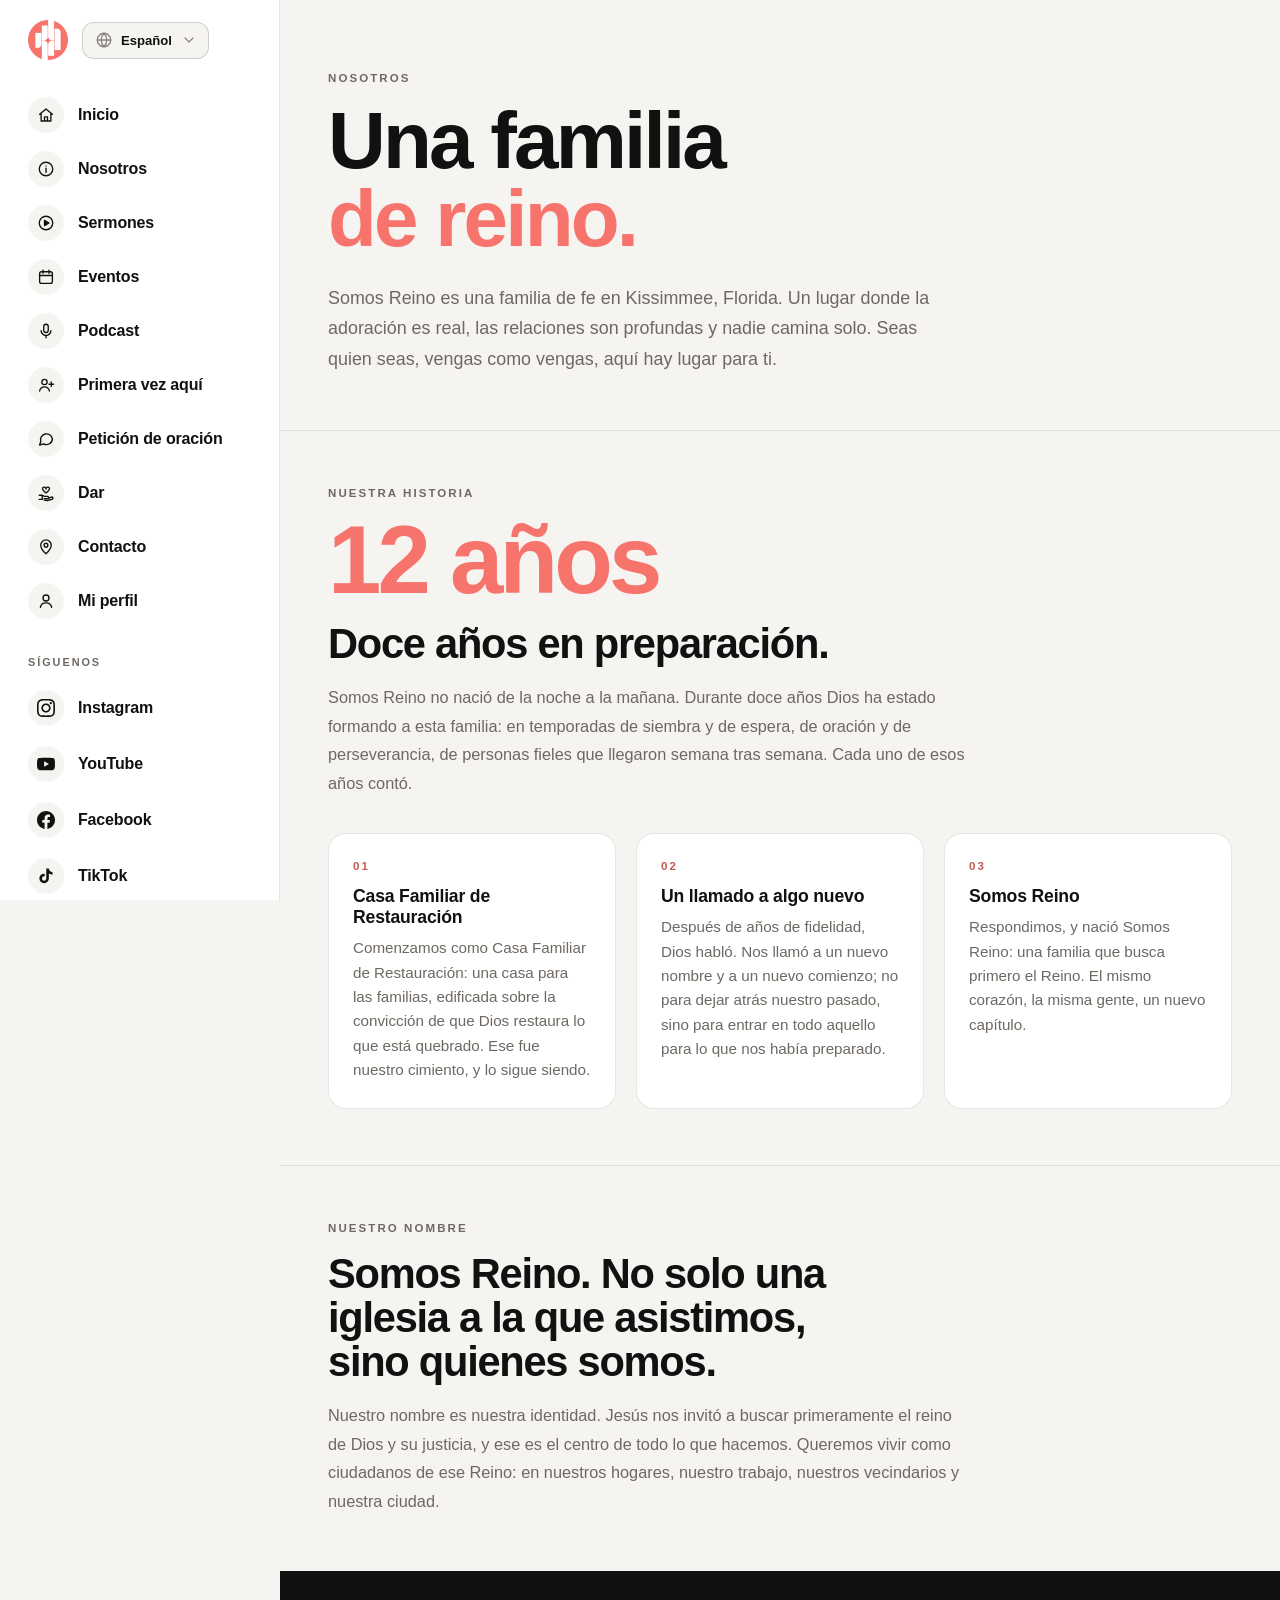
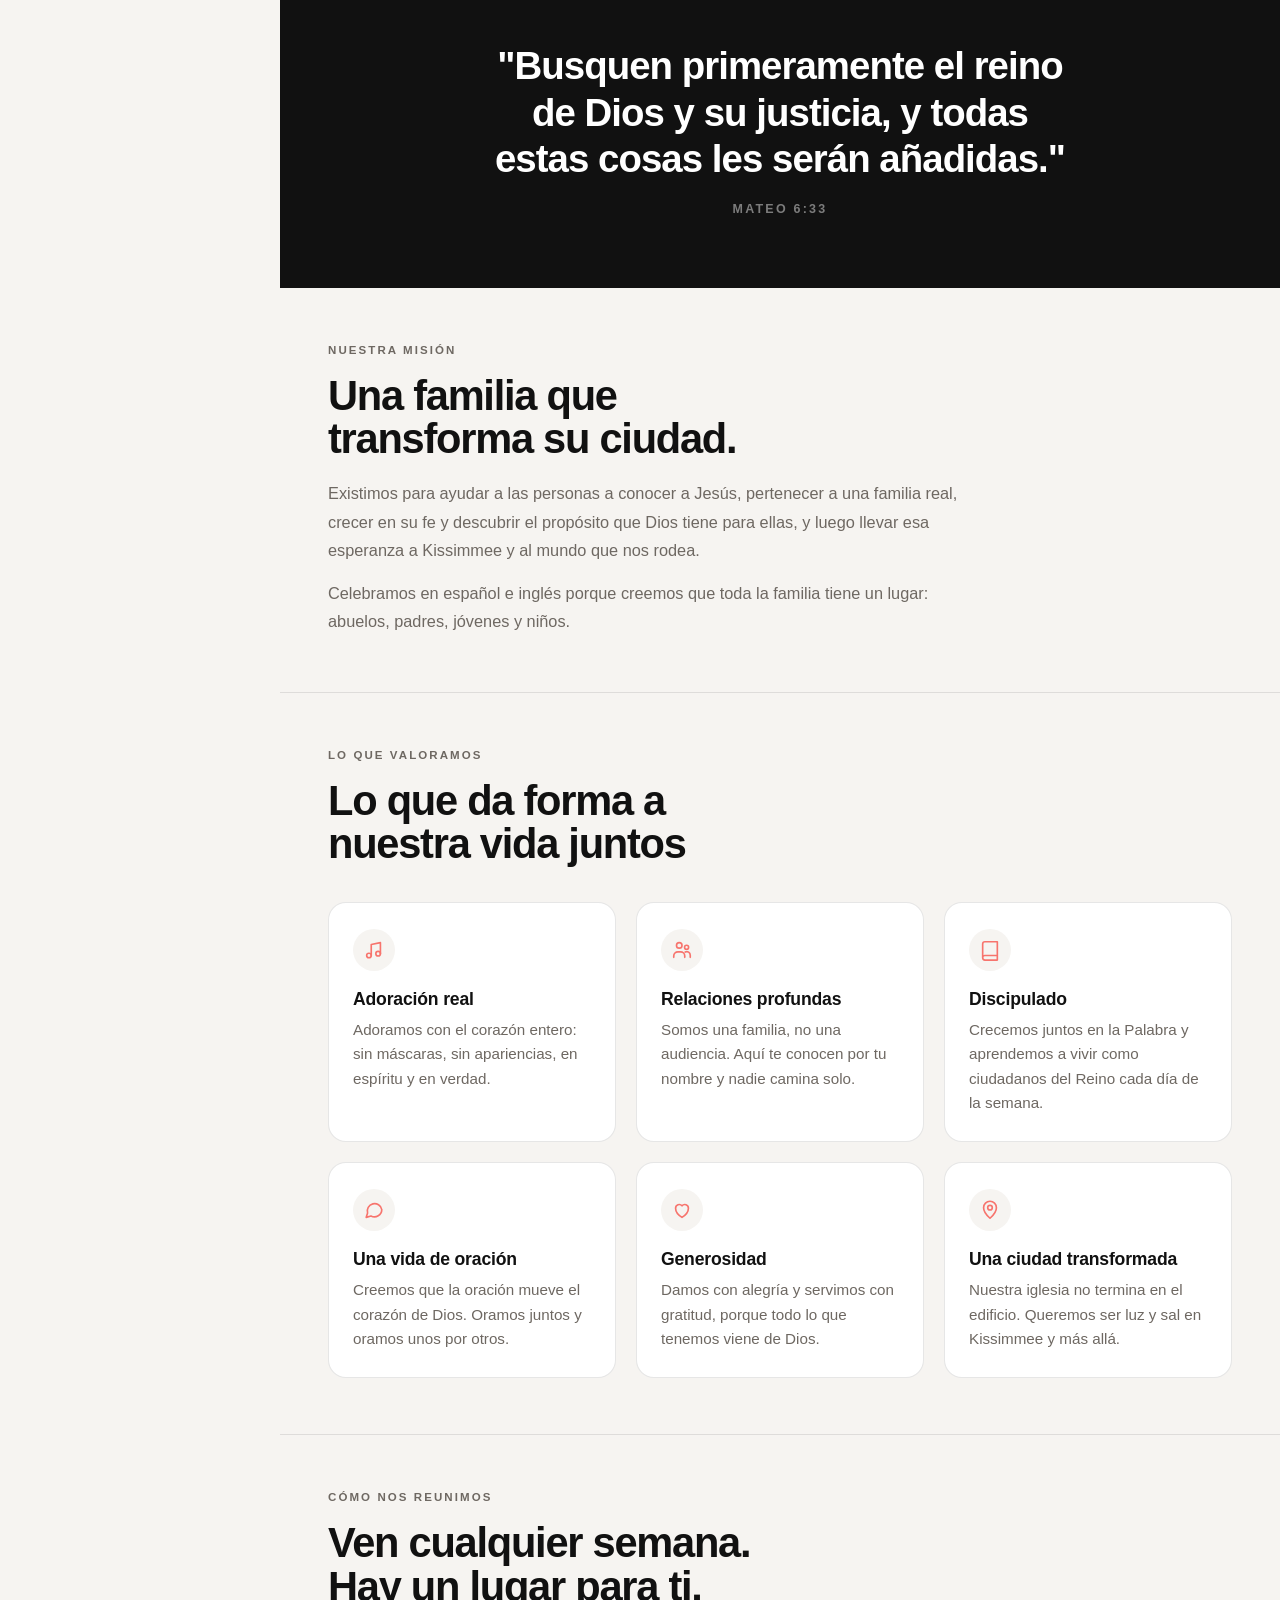
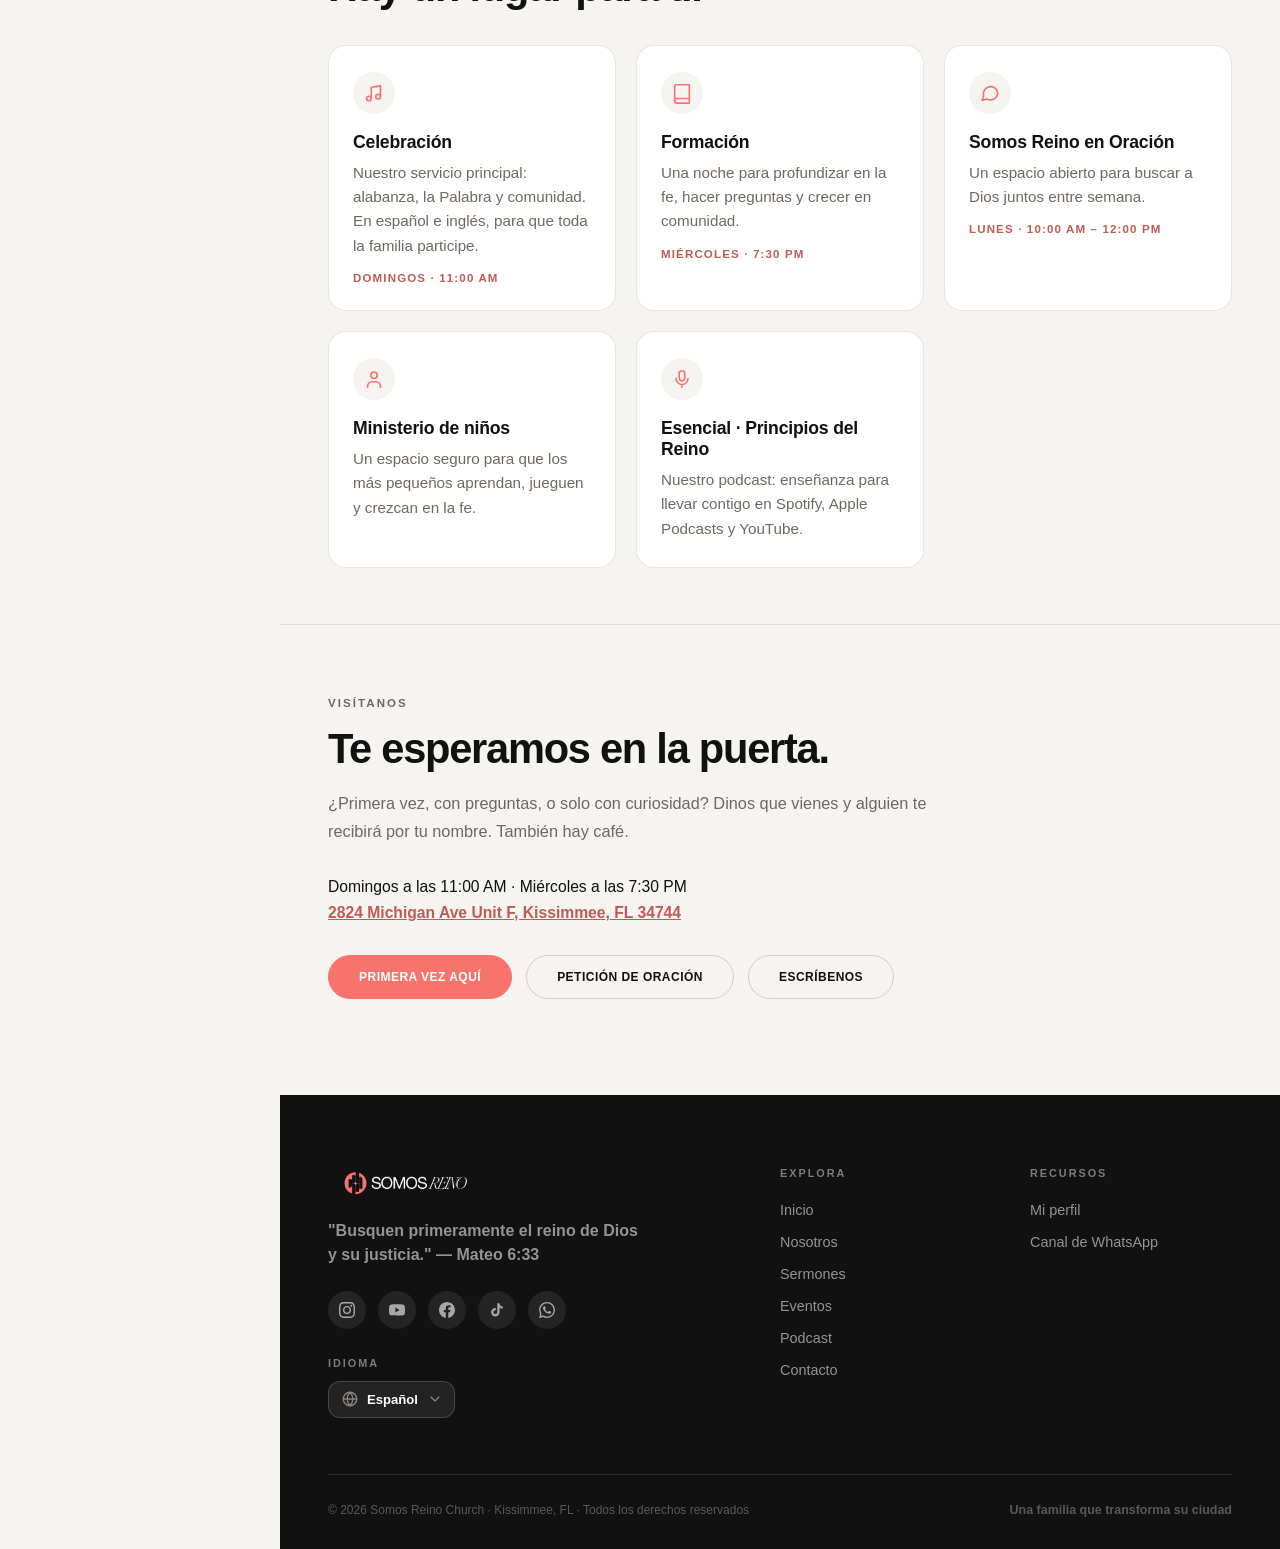
==== about.html @ bc592b01 "Point all ChurchTrac links to somosreino Co-Authored-By: Claude Sonnet 5.5 <noreply@anthropic.com> C" ====
<!DOCTYPE html>
<html lang="es">
<head>
  <meta charset="UTF-8" />
  <meta name="viewport" content="width=device-width, initial-scale=1.0" />
  <title>Nosotros — Somos Reino</title>
  <meta name="description" content="Somos Reino es una familia de fe en Kissimmee, FL: adoración real, relaciones profundas y una ciudad transformada por el Reino de Dios." />
  <link rel="stylesheet" href="/motion.css" />
  <script src="/motion.js"></script>
  <meta name="color-scheme" content="light dark" />
  <meta name="theme-color" content="#FFFFFF" media="(prefers-color-scheme: light)" />
  <meta name="theme-color" content="#181614" media="(prefers-color-scheme: dark)" />
  <link rel="canonical" href="https://somosreino.org/about.html" />
  <link rel="icon" href="https://somosreino.org/favicon.ico" sizes="any" />
  <link rel="icon" type="image/png" sizes="16x16" href="https://somosreino.org/favicon-16x16.png" />
  <link rel="icon" type="image/png" sizes="32x32" href="https://somosreino.org/favicon-32x32.png" />
  <link rel="icon" type="image/png" sizes="192x192" href="https://somosreino.org/icon-192.png" />
  <link rel="apple-touch-icon" sizes="180x180" href="https://somosreino.org/apple-touch-icon.png" />

  <style>
    *, *::before, *::after { margin: 0; padding: 0; box-sizing: border-box; }

    :root {
      --font: "Helvetica Neue", Helvetica, Arial, sans-serif;
      --surface:    #FFFFFF;
      --ink:        #111111;
      --ink-faint:  rgba(17,17,17,0.28);
      --black:      #111111;
      --near-black: #1A1816;
      --white:      #FFFFFF;
      --cream:      #F6F4F1;
      --gray-100:   #ECE9E4;
      --line:       rgba(17,17,17,0.1);
      --rule:       rgba(17,17,17,0.16);
      --orange:     #F7746D;
      --text:       #171412;
      --muted:      #6E6862;
      --label:      var(--muted);
      --label-dark: rgba(255,255,255,0.45);
      /* Coral is the action color: buttons, links, hover and selected states */
      --action:     var(--orange);
      --ease:       cubic-bezier(0.16, 1, 0.3, 1);
      --ease-back:  cubic-bezier(0.34, 1.4, 0.64, 1);
      --header-h:   72px;
      --orange-dark:#C05A55;
      --action-dark: var(--orange-dark);
    }

    /* ── DARK MODE ── follows the device setting (prefers-color-scheme) */
    :root { color-scheme: light dark; }
    @media (prefers-color-scheme: dark) {
      :root {
        --surface:    #221F1C;
        --cream:      #181614;
        --gray-100:   #2E2A26;
        --ink:        #F3EFEA;
        --ink-faint:  rgba(255,255,255,0.28);
        --text:       #F3EFEA;
        --muted:      #ABA59E;
        --line:       rgba(255,255,255,0.12);
        --rule:       rgba(255,255,255,0.18);
      }
    }

    @media (prefers-reduced-motion: no-preference) { html { scroll-behavior: smooth; } }

    body {
      font-family: var(--font);
      background: var(--cream);
      color: var(--text);
      overflow-x: hidden;
    }

    a:focus-visible, button:focus-visible {
      outline: 2px solid var(--action);
      outline-offset: 3px;
    }
    .skip-link {
      position: fixed; top: 8px; left: 8px; z-index: 1000;
      padding: 12px 18px; border-radius: 8px;
      background: var(--black); color: var(--white);
      font: 700 0.85rem var(--font); text-decoration: none;
      transform: translateY(-200%);
    }
    .skip-link:focus { transform: none; }

    .container { max-width: 1200px; margin: 0 auto; padding: 0 48px; }

    /* ── HEADER ── white, logo mark left, profile right ── */
    header.site-header {
      position: sticky; top: 0; z-index: 200;
      background: var(--surface);
    }
    .site-header .container {
      display: flex; align-items: center; justify-content: space-between;
      gap: 32px;
      min-height: var(--header-h);
    }
    .nav-logo { display: block; text-decoration: none; }
    .nav-logo img { display: block; width: 40px; height: 40px; }

    .nav-links {
      list-style: none; display: flex; gap: 32px;
      position: absolute; left: 50%; transform: translateX(-50%);
    }
    .nav-links a {
      font-family: var(--font);
      font-size: 0.72rem; font-weight: 700; letter-spacing: 0.1em; text-transform: uppercase;
      color: var(--muted); text-decoration: none;
      transition: color 0.3s;
    }
    .nav-links a:hover, .nav-links a[aria-current="page"] { color: var(--ink); }

    .nav-right { display: flex; align-items: center; gap: 16px; }
    .nav-btn {
      font-family: var(--font);
      font-size: 0.75rem; letter-spacing: 0.04em; font-weight: 700; text-transform: uppercase;
      color: var(--white); background: var(--action);
      padding: 12px 26px; border-radius: 100px; text-decoration: none;
      transition: transform 0.3s var(--ease-back), box-shadow 0.3s ease;
    }
    @media (hover: hover) { .nav-btn:hover { transform: translateY(-2px); box-shadow: 0 8px 20px rgba(247,116,109,0.35); } }

    .nav-profile {
      display: grid; place-items: center;
      width: 40px; height: 40px;
      color: var(--ink);
      transition: color 0.3s ease, transform 0.3s var(--ease-back);
    }
    .nav-profile svg { width: 26px; height: 26px; }
    @media (hover: hover) { .nav-profile:hover { color: var(--action); transform: translateY(-1px); } }

    /* Mobile tab bar — same as the home page */
    .nav-tabs { display: none; }
    @media (max-width: 900px) {
      .container { padding: 0 24px; }
      .site-header .container { min-height: 60px; }
      .nav-links, .nav-btn { display: none; }
      .nav-logo img { width: 36px; height: 36px; }
      .nav-tabs {
        display: grid; grid-template-columns: repeat(5, minmax(0, 1fr));
        background: var(--surface);
      }
      .nav-tabs a {
        position: relative;
        display: flex; flex-direction: column; align-items: center; gap: 4px;
        min-height: 56px; padding: 9px 2px 8px;
        color: var(--ink);
        font: 600 0.64rem/1.1 var(--font); letter-spacing: 0.03em;
        text-decoration: none;
        -webkit-tap-highlight-color: transparent;
        transition: color 0.3s ease, transform 0.3s var(--ease-back);
      }
      .nav-tabs svg { width: 22px; height: 22px; transition: transform 0.4s var(--ease-back); }
      .nav-tabs a::after {
        content: ''; position: absolute; top: -1px; left: 30%; right: 30%;
        height: 2px; border-radius: 2px; background: var(--action);
        transform: scaleX(0); transition: transform 0.4s var(--ease);
      }
      .nav-tabs a[aria-current="true"] { color: var(--action); }
      .nav-tabs a[aria-current="true"]::after { transform: scaleX(1); }
      .nav-tabs a[aria-current="true"] svg { transform: translateY(-1px) scale(1.08); }
      .nav-tabs a:active { transform: scale(0.94); }
    }

    /* ── GIVE ── */
    /* ── NEW GUEST PAGE ── */
    main { padding: 72px 0 96px; }
    .welcome { max-width: 720px; }
    .intro { font-size: 1.02rem; line-height: 1.75; color: var(--muted); max-width: 520px; margin: 20px 0 48px; text-wrap: pretty; }
    @keyframes rise { from { opacity: 0; transform: translate3d(0, 40px, 0) scale(0.985); } to { opacity: 1; transform: none; } }
    .rise { opacity: 0; animation: rise 1.1s var(--ease) forwards; }
    .rise-2 { animation-delay: 0.12s; }
    .rise-3 { animation-delay: 0.24s; }
    @media (prefers-reduced-motion: reduce) { .rise { animation: none; opacity: 1; } }

    .field { margin-bottom: 28px; }
    .row { display: grid; grid-template-columns: 1fr 1fr; gap: 24px; }
    .welcome label {
      display: block; margin-bottom: 10px;
      font-size: 0.72rem; font-weight: 700; letter-spacing: 0.12em; text-transform: uppercase; color: var(--muted);
    }
    .welcome input:not([type="checkbox"]), .welcome select, .welcome textarea {
      width: 100%; font: inherit; font-size: 1rem; color: var(--ink);
      padding: 15px 16px; border: 1px solid var(--rule); border-radius: 14px;
      background: var(--surface); transition: border-color 0.3s ease;
    }
    .welcome select {
      appearance: none; -webkit-appearance: none; padding-right: 46px;
      background-image: url("data:image/svg+xml,%3Csvg xmlns='http://www.w3.org/2000/svg' width='20' height='20' viewBox='0 0 24 24' fill='none' stroke='%238a847d' stroke-width='1.8' stroke-linecap='round' stroke-linejoin='round'%3E%3Cpath d='m6 9 6 6 6-6'/%3E%3C/svg%3E");
      background-repeat: no-repeat; background-position: right 14px center;
    }
    @media (hover: hover) { .welcome input:not([type="checkbox"]):hover, .welcome select:hover, .welcome textarea:hover { border-color: var(--ink-faint); } }
    .welcome input:focus-visible, .welcome select:focus-visible, .welcome textarea:focus-visible { outline: none; border-color: var(--action); box-shadow: 0 0 0 3px rgba(247,116,109,0.2); }
    .welcome textarea { min-height: 130px; resize: vertical; line-height: 1.6; }
    .checks { display: grid; grid-template-columns: 1fr 1fr; gap: 10px; }
    .welcome label.check {
      display: flex; align-items: center; gap: 12px; margin: 0; padding: 14px 16px; cursor: pointer;
      font-size: 0.95rem; font-weight: 500; letter-spacing: 0; text-transform: none; color: var(--ink);
      border: 1px solid var(--rule); border-radius: 14px; background: var(--surface);
      transition: border-color 0.3s ease;
    }
    .welcome label.check:has(input:checked) { border-color: var(--action); }
    .welcome label.check input { width: 18px; height: 18px; flex-shrink: 0; margin: 0; accent-color: var(--action); }
    .checks.one { grid-template-columns: 1fr; }
    .hp { position: absolute; left: -9999px; height: 0; overflow: hidden; }
    .error { color: #B3261E; font-size: 0.9rem; margin-bottom: 16px; min-height: 1.2em; }
    @media (prefers-color-scheme: dark) { .error { color: #FF8A80; } }
    .submit {
      font-family: var(--font); font-size: 0.74rem; font-weight: 700; letter-spacing: 0.04em; text-transform: uppercase;
      color: #fff; background: var(--action); border: 1px solid var(--action); border-radius: 100px;
      padding: 13px 32px; cursor: pointer;
      transition: transform 0.3s var(--ease-back), background 0.25s ease, box-shadow 0.3s ease;
    }
    @media (hover: hover) { .submit:hover:not(:disabled) { background: var(--action-dark); border-color: var(--action-dark); transform: translateY(-2px); box-shadow: 0 12px 28px rgba(247,116,109,0.4); } }
    .submit:focus-visible { outline: 2px solid var(--action); outline-offset: 3px; }
    .submit:disabled { opacity: 0.6; cursor: default; }
    .thanks { display: none; padding-top: 8px; }
    .thanks h2 { font-size: clamp(1.8rem, 4vw, 2.6rem); font-weight: 700; letter-spacing: -0.03em; line-height: 1; color: var(--ink); margin-bottom: 16px; }
    .thanks p { font-size: 1.02rem; line-height: 1.75; color: var(--muted); max-width: 480px; }
    @media (max-width: 900px) { main { padding: 40px 0 64px; } }
    @media (max-width: 600px) { .row { grid-template-columns: 1fr; gap: 0; } .checks { grid-template-columns: 1fr; } }
    h1.display {
      font-family: var(--font);
      font-size: clamp(2.4rem, 5vw, 4rem);
      font-weight: 700; letter-spacing: -0.035em; line-height: 0.95;
      color: var(--ink);
      text-wrap: balance;
    }
    h1.display .reg { font-weight: 700; }

    /* ── FOOTER ── */
    footer { background: var(--black); padding: 72px 0 32px; }
    .footer-top { display: grid; grid-template-columns: 2fr 1fr 1fr; gap: 48px; margin-bottom: 56px; }
    .footer-brand img { display: block; height: 32px; width: auto; }
    .footer-tagline {
      font-family: var(--font); font-weight: 600; font-size: 1rem;
      color: rgba(255,255,255,0.55); margin: 20px 0 24px; line-height: 1.5;
    }
    .footer-col-title {
      font-family: var(--font); font-size: 0.68rem; letter-spacing: 0.18em;
      text-transform: uppercase; font-weight: 700; color: var(--label-dark);
      margin-bottom: 22px; display: block;
    }
    .footer-links { list-style: none; display: flex; flex-direction: column; gap: 14px; }
    .footer-links a { font-size: 0.9rem; font-weight: 500; color: rgba(255,255,255,0.55); text-decoration: none; transition: color 0.3s; }
    .footer-links a:hover { color: var(--white); }
    .footer-social { display: flex; gap: 12px; }
    .social-link {
      display: flex; align-items: center; justify-content: center;
      width: 38px; height: 38px; border-radius: 50%;
      background: rgba(255,255,255,0.08); color: rgba(255,255,255,0.6);
      text-decoration: none; transition: background 0.3s, color 0.3s, transform 0.2s;
    }
    .social-link:hover { background: var(--action); color: var(--white); transform: translateY(-2px); }
    .footer-lang { margin-top: 28px; }
    .footer-lang .footer-col-title { margin-bottom: 12px; }
    .lang-toggle {
      display: inline-flex; align-items: center; gap: 2px; padding: 3px;
      background: rgba(255,255,255,0.08); border: 1px solid rgba(255,255,255,0.16); border-radius: 100px;
    }
    .lang-option {
      font-family: var(--font); font-size: 0.66rem; font-weight: 700; letter-spacing: 0.04em;
      color: rgba(255,255,255,0.55); background: none; border: none;
      padding: 6px 12px; border-radius: 100px; cursor: pointer;
      transition: background 0.25s ease, color 0.25s ease;
    }
    .lang-option.active { background: var(--action); color: var(--white); }
    .lang-option:not(.active):hover { color: var(--white); }
    .footer-bottom {
      border-top: 1px solid rgba(255,255,255,0.1); padding-top: 28px;
      display: flex; justify-content: space-between; align-items: center; flex-wrap: wrap; gap: 12px;
    }
    .footer-copy { font-size: 0.75rem; color: rgba(255,255,255,0.3); font-weight: 500; }
    .footer-verse { font-family: var(--font); font-weight: 700; font-size: 0.78rem; color: rgba(255,255,255,0.3); }
    @media (max-width: 900px) {
      .footer-top { grid-template-columns: 1fr 1fr; gap: 32px 20px; }
      .footer-top > :first-child { grid-column: 1 / -1; }
      .footer-bottom { flex-direction: column; text-align: center; gap: 8px; }
    }

    /* ── HAMBURGER MENU (left of the logo) ── */
    .nav-left { display: flex; align-items: center; gap: 8px; }
    .nav-menu-btn {
      display: flex; flex-direction: column; justify-content: center; align-items: center; gap: 5px;
      width: 40px; height: 40px; padding: 0;
      background: none; border: 0; cursor: pointer;
      color: var(--ink);
      transition: color 0.3s ease;
    }
    .nav-menu-btn span {
      display: block; width: 22px; height: 2px; border-radius: 2px;
      background: currentColor;
      transition: transform 0.35s var(--ease), opacity 0.2s ease;
    }
    .nav-menu-btn[aria-expanded="true"] span:nth-child(1) { transform: translateY(7px) rotate(45deg); }
    .nav-menu-btn[aria-expanded="true"] span:nth-child(2) { opacity: 0; }
    .nav-menu-btn[aria-expanded="true"] span:nth-child(3) { transform: translateY(-7px) rotate(-45deg); }
    @media (hover: hover) { .nav-menu-btn:hover { color: var(--action); } }
    @media (max-width: 900px) {
      .nav-menu-btn, body.hero-light #nav:not(.scrolled) .nav-menu-btn { color: var(--ink); }
    }

    .menu-backdrop {
      position: fixed; inset: 0; z-index: 290;
      background: rgba(17,17,17,0.45);
      opacity: 0; visibility: hidden;
      transition: opacity 0.35s ease, visibility 0s linear 0.35s;
    }
    .menu-panel {
      position: fixed; top: 0; bottom: 0; left: 0; z-index: 300;
      width: min(86vw, 340px);
      display: flex; flex-direction: column;
      padding: 20px 28px 28px;
      background: var(--surface); color: var(--ink);
      transform: translate3d(-100%, 0, 0); visibility: hidden;
      transition: transform 0.5s var(--ease), visibility 0s linear 0.5s;
      overflow-y: auto; overscroll-behavior: contain;
    }
    body.menu-open { overflow: hidden; }
    body.menu-open .menu-backdrop { opacity: 1; visibility: visible; transition-delay: 0s; }
    body.menu-open .menu-panel { transform: none; visibility: visible; transition-delay: 0s; }
    .menu-head { display: flex; align-items: center; justify-content: space-between; margin-bottom: 28px; }
    .menu-head img { display: block; width: 40px; height: 40px; }
    .menu-head .lang-select { margin: 0 auto 0 14px; }
    .lang-select {
      appearance: none; -webkit-appearance: none;
      font-family: var(--font); font-size: 0.82rem; font-weight: 600; color: var(--ink);
      background-color: var(--cream);
      background-image: url("data:image/svg+xml,%3Csvg xmlns='http://www.w3.org/2000/svg' width='18' height='18' viewBox='0 0 24 24' fill='none' stroke='%238a847d' stroke-width='1.8' stroke-linecap='round' stroke-linejoin='round'%3E%3Ccircle cx='12' cy='12' r='9'/%3E%3Cpath d='M3 12h18M12 3c2.5 2.6 3.8 5.6 3.8 9s-1.3 6.4-3.8 9c-2.5-2.6-3.8-5.6-3.8-9S9.5 5.6 12 3Z'/%3E%3C/svg%3E"), url("data:image/svg+xml,%3Csvg xmlns='http://www.w3.org/2000/svg' width='16' height='16' viewBox='0 0 24 24' fill='none' stroke='%238a847d' stroke-width='1.8' stroke-linecap='round' stroke-linejoin='round'%3E%3Cpath d='m6 9 6 6 6-6'/%3E%3C/svg%3E");
      background-repeat: no-repeat, no-repeat; background-position: 12px center, right 11px center; background-size: 18px, 16px;
      border: 1px solid var(--rule); border-radius: 12px;
      padding: 10px 36px 10px 38px; cursor: pointer;
      transition: border-color 0.25s ease;
    }
    @media (hover: hover) { .lang-select:hover { border-color: var(--ink-faint); } }
    .lang-select:focus-visible { outline: 2px solid var(--action); outline-offset: 2px; }
    footer .lang-select { background-color: rgba(255,255,255,0.08); border-color: rgba(255,255,255,0.16); color: #fff; }
    .menu-close {
      width: 40px; height: 40px; border: 0; background: none; cursor: pointer;
      font-size: 2rem; line-height: 1; color: var(--ink);
    }
    .menu-links { list-style: none; display: flex; flex-direction: column; }
    .menu-links a {
      display: flex; align-items: center; gap: 14px; padding: 9px 0;
      font-size: 1rem; font-weight: 600; letter-spacing: -0.01em;
      color: var(--ink); text-decoration: none;
      transition: color 0.25s ease;
    }
    .menu-links .ico {
      display: grid; place-items: center; flex: none;
      width: 36px; height: 36px; border-radius: 50%;
      background: var(--cream); color: var(--ink);
      transition: background 0.3s ease, color 0.3s ease, transform 0.4s var(--ease-back);
    }
    .menu-links .ico svg { width: 18px; height: 18px; }
    @media (hover: hover) {
      .menu-links a:hover { color: var(--action); }
      .menu-links a:hover .ico { background: var(--action); color: var(--white); transform: translateY(-2px); }
    }
    .menu-foot { margin-top: auto; padding-top: 32px; }
    .menu-label {
      display: block; margin-bottom: 12px;
      font-size: 0.68rem; font-weight: 700; letter-spacing: 0.18em; text-transform: uppercase;
      color: var(--muted);
    }
    .menu-panel .lang-toggle {
      display: inline-flex; align-items: center; gap: 2px; padding: 3px;
      background: var(--cream); border: 1px solid var(--rule); border-radius: 100px;
    }
    .menu-panel .lang-option {
      font-size: 0.72rem; font-weight: 700; letter-spacing: 0.04em;
      color: var(--muted); background: none; border: 0;
      padding: 8px 16px; border-radius: 100px; cursor: pointer;
      transition: background 0.25s ease, color 0.25s ease;
    }
    .menu-panel .lang-option.active { background: var(--ink); color: var(--surface); }
    .menu-panel .lang-option:not(.active):hover { color: var(--ink); }
    @media (prefers-reduced-motion: reduce) {
      .menu-panel, .menu-backdrop { transition-duration: 0.01ms; }
    }

    /* Follow us (inside the menu) */
    .menu-social { margin-top: 28px; }
    .menu-social-list { list-style: none; display: flex; flex-direction: column; }
    .menu-social-list a {
      display: flex; align-items: center; gap: 14px;
      padding: 10px 0; color: var(--ink); text-decoration: none;
      font-size: 1rem; font-weight: 600; letter-spacing: -0.01em;
      transition: color 0.25s ease;
    }
    .menu-social-list .ico {
      display: grid; place-items: center; flex: none;
      width: 36px; height: 36px; border-radius: 50%;
      background: var(--cream); color: var(--ink);
      transition: background 0.3s ease, color 0.3s ease, transform 0.4s var(--ease-back);
    }
    .menu-social-list .ico svg { width: 18px; height: 18px; }
    @media (hover: hover) {
      .menu-social-list a:hover { color: var(--action); }
      .menu-social-list a:hover .ico { background: var(--action); color: var(--white); transform: translateY(-2px); }
    }

    /* Menu entrance: panel glides in, then its contents follow one by one */
    .menu-head, .menu-links li, .menu-social > .menu-label, .menu-social-list li, .menu-foot {
      opacity: 0;
      transform: translate3d(-22px, 0, 0);
      transition: opacity 0.2s ease, transform 0.2s ease;
    }
    body.menu-open .menu-head, body.menu-open .menu-links li, body.menu-open .menu-social > .menu-label,
    body.menu-open .menu-social-list li, body.menu-open .menu-foot {
      opacity: 1;
      transform: none;
      transition: opacity 0.5s ease, transform 0.7s var(--ease);
      transition-delay: calc(0.12s + var(--i, 0) * 0.045s);
    }
    .menu-head { --i: 0; }
    .menu-links li:nth-child(1) { --i: 1; } .menu-links li:nth-child(2) { --i: 2; } .menu-links li:nth-child(3) { --i: 3; }
    .menu-links li:nth-child(4) { --i: 4; } .menu-links li:nth-child(5) { --i: 5; } .menu-links li:nth-child(6) { --i: 6; }
    .menu-links li:nth-child(7) { --i: 7; } .menu-links li:nth-child(8) { --i: 8; } .menu-links li:nth-child(9) { --i: 9; }
    .menu-social > .menu-label { --i: 10; }
    .menu-social-list li:nth-child(1) { --i: 11; } .menu-social-list li:nth-child(2) { --i: 12; }
    .menu-social-list li:nth-child(3) { --i: 13; } .menu-social-list li:nth-child(4) { --i: 14; }
    .menu-social-list li:nth-child(5) { --i: 15; }
    .menu-foot { --i: 16; }
    @media (prefers-reduced-motion: reduce) {
      .menu-head, .menu-links li, .menu-social > .menu-label, .menu-social-list li, .menu-foot {
        opacity: 1; transform: none; transition: none; transition-delay: 0s;
      }
    }

    /* ── ABOUT PAGE ── */
    main { padding: 0; }
    .about-hero { padding: 72px 0 56px; }
    .about-hero .eyebrow, .about-eyebrow {
      display: block; margin-bottom: 18px;
      font-size: 0.72rem; font-weight: 700; letter-spacing: 0.18em; text-transform: uppercase; color: var(--muted);
    }
    .about h1 { font-size: clamp(2.6rem, 7vw, 5rem); font-weight: 800; letter-spacing: -0.035em; line-height: 0.98; color: var(--ink); text-wrap: balance; }
    .about h1 em { font-style: normal; color: var(--action); }
    .about-lead { margin-top: 24px; max-width: 620px; font-size: 1.12rem; line-height: 1.7; color: var(--muted); text-wrap: pretty; }
    .about-section { padding: 56px 0; border-top: 1px solid var(--line); }
    .about-section h2 { font-size: clamp(1.7rem, 4vw, 2.6rem); font-weight: 700; letter-spacing: -0.03em; line-height: 1.05; color: var(--ink); text-wrap: balance; max-width: 640px; }
    .about-section p.body { margin-top: 18px; max-width: 640px; font-size: 1.02rem; line-height: 1.75; color: var(--muted); text-wrap: pretty; }
    .about-section p.body + p.body { margin-top: 14px; }
    .about-grid { display: grid; grid-template-columns: repeat(auto-fit, minmax(240px, 1fr)); gap: 20px; margin-top: 36px; }
    .about-card { padding: 26px 24px; background: var(--surface); border: 1px solid var(--line); border-radius: 18px; }
    .about-card .ico { display: grid; place-items: center; width: 42px; height: 42px; margin-bottom: 18px; border-radius: 50%; background: var(--cream); color: var(--action); }
    .about-card .ico svg { width: 22px; height: 22px; }
    .about-card h3 { font-size: 1.1rem; font-weight: 700; letter-spacing: -0.01em; color: var(--ink); }
    .about-card p { margin-top: 8px; font-size: 0.95rem; line-height: 1.6; color: var(--muted); }
    .about-card .when { display: block; margin-top: 14px; font-size: 0.72rem; font-weight: 700; letter-spacing: 0.1em; text-transform: uppercase; color: var(--action-dark); }
    @media (prefers-color-scheme: dark) { .about-card .when { color: var(--action); } }
    .about-story-num { display: block; font-size: clamp(3.4rem, 9vw, 6rem); font-weight: 800; letter-spacing: -0.04em; line-height: 0.9; color: var(--action); }
    .about-steps { display: grid; grid-template-columns: repeat(auto-fit, minmax(240px, 1fr)); gap: 20px; margin-top: 36px; counter-reset: step; }
    .about-step { position: relative; padding: 26px 24px; background: var(--surface); border: 1px solid var(--line); border-radius: 18px; }
    .about-step::before { counter-increment: step; content: "0" counter(step); display: block; margin-bottom: 14px; font-size: 0.72rem; font-weight: 700; letter-spacing: 0.18em; color: var(--action-dark); }
    @media (prefers-color-scheme: dark) { .about-step::before { color: var(--action); } }
    .about-step h3 { font-size: 1.1rem; font-weight: 700; letter-spacing: -0.01em; color: var(--ink); }
    .about-step p { margin-top: 8px; font-size: 0.95rem; line-height: 1.6; color: var(--muted); }
    .about-verse { padding: 72px 0; background: var(--black); text-align: center; }
    .about-verse blockquote { max-width: 760px; margin: 0 auto; font-size: clamp(1.5rem, 3.6vw, 2.4rem); font-weight: 700; letter-spacing: -0.025em; line-height: 1.2; color: var(--white); text-wrap: balance; }
    .about-verse cite { display: block; margin-top: 20px; font-style: normal; font-size: 0.78rem; font-weight: 700; letter-spacing: 0.18em; text-transform: uppercase; color: var(--label-dark); }
    .about-cta { padding: 72px 0 96px; }
    .about-cta .actions { display: flex; flex-wrap: wrap; gap: 14px; margin-top: 28px; }
    .btn {
      display: inline-block; font-family: var(--font); font-size: 0.75rem; font-weight: 700; letter-spacing: 0.04em; text-transform: uppercase;
      padding: 14px 30px; border-radius: 100px; text-decoration: none;
      transition: transform 0.3s var(--ease-back), box-shadow 0.3s ease, border-color 0.25s ease;
    }
    .btn-solid { color: #fff; background: var(--action); border: 1px solid var(--action); }
    .btn-line { color: var(--ink); background: transparent; border: 1px solid var(--rule); }
    @media (hover: hover) {
      .btn-solid:hover { transform: translateY(-2px); box-shadow: 0 8px 20px rgba(247,116,109,0.35); }
      .btn-line:hover { transform: translateY(-2px); border-color: var(--ink-faint); }
    }
    .about-where { margin-top: 28px; font-size: 0.98rem; line-height: 1.7; color: var(--ink); }
    .about-where a { color: var(--action-dark); font-weight: 600; }
    @media (prefers-color-scheme: dark) { .about-where a { color: var(--action); } }
    @media (max-width: 900px) {
      .about-hero { padding: 40px 0 40px; }
      .about-section { padding: 40px 0; }
      .about-verse { padding: 56px 0; }
      .about-cta { padding: 56px 0 72px; }
    }
  </style>
</head>

<body>
  <a class="skip-link" href="#main" data-en="Skip to content">Saltar al contenido</a>

  <header class="site-header">
    <div class="container">
      <div class="nav-left">
        <button type="button" class="nav-menu-btn" id="menu-btn" aria-label="Menú" data-en-label="Menu" aria-controls="menu-panel" aria-expanded="false"><span></span><span></span><span></span></button>
        <a href="https://somosreino.org/" class="nav-logo"><img src="/logo-mark.png" alt="Somos Reino" width="40" height="40" /></a>
      </div>
      <ul class="nav-links">
        <li><a href="https://somosreino.org/#sermones" data-en="Sermons">Sermones</a></li>
        <li><a href="https://somosreino.org/events.html" data-en="Events">Eventos</a></li>
        <li><a href="https://somosreino.org/#esencial">Podcast</a></li>
        <li><a href="https://somosreino.org/#contacto" data-en="Contact">Contacto</a></li>
      </ul>
      <div class="nav-right">
        <a href="https://somosreino.org/give.html" class="nav-btn" data-en="Give">Dar</a>
        <a href="https://somosreino.churchtrac.com/sign-in" class="nav-profile" target="_blank" rel="noopener" aria-label="Mi perfil" data-en-label="My profile"><svg viewBox="0 0 24 24" fill="none" stroke="currentColor" stroke-width="1.8" stroke-linecap="round" stroke-linejoin="round" aria-hidden="true"><circle cx="12" cy="8" r="4"/><path d="M4.5 20.5c.6-3.7 3.7-6 7.5-6s6.9 2.3 7.5 6"/></svg></a>
      </div>
    </div>
    <!-- Mobile tab bar — same as the home page -->
    <div class="nav-tabs" role="navigation" aria-label="Secciones" data-en-label="Sections">
      <a href="https://somosreino.org/"><svg viewBox="0 0 24 24" fill="none" stroke="currentColor" stroke-width="1.8" stroke-linecap="round" stroke-linejoin="round" aria-hidden="true"><path d="M3.5 11 12 4l8.5 7M5.5 9.5V20h13V9.5M10 20v-5.5h4V20"/></svg><span data-en="Home">Inicio</span></a>
      <a href="https://somosreino.org/#sermones"><svg viewBox="0 0 24 24" fill="none" stroke="currentColor" stroke-width="1.8" stroke-linecap="round" stroke-linejoin="round" aria-hidden="true"><circle cx="12" cy="12" r="9"/><path d="M10 8.5v7l6-3.5-6-3.5Z" fill="currentColor"/></svg><span data-en="Sermons">Sermones</span></a>
      <a href="https://somosreino.org/events.html"><svg viewBox="0 0 24 24" fill="none" stroke="currentColor" stroke-width="1.8" stroke-linecap="round" stroke-linejoin="round" aria-hidden="true"><rect x="3.5" y="5" width="17" height="15.5" rx="2.5"/><path d="M3.5 10h17M8 3v4M16 3v4"/></svg><span data-en="Events">Eventos</span></a>
      <a href="https://somosreino.org/#esencial"><svg viewBox="0 0 24 24" fill="none" stroke="currentColor" stroke-width="1.8" stroke-linecap="round" stroke-linejoin="round" aria-hidden="true"><rect x="9" y="3" width="6" height="11" rx="3"/><path d="M5.5 11.5a6.5 6.5 0 0 0 13 0M12 18v3"/></svg><span>Podcast</span></a>
      <a href="https://somosreino.org/give.html"><svg viewBox="0 0 24 24" fill="none" stroke="currentColor" stroke-width="1.8" stroke-linecap="round" stroke-linejoin="round" aria-hidden="true"><path d="M12 9.6C12 7.3 9 6.2 7.6 8.2 6.3 10 7.7 11.6 12 15c4.3-3.4 5.7-5 4.4-6.8C15 6.2 12 7.3 12 9.6Z" transform="translate(0 -3)"/><path d="M3 15h4l3 1.5h4a1.5 1.5 0 0 1 0 3H9.5M7 15v5.5H3M14 19.5l5-2a1.6 1.6 0 0 1 1.7 2.7L14 22l-4.5-.5"/></svg><span data-en="Give">Dar</span></a>
    </div>
  </header>


  <!-- ── MENU PANEL ── -->
  <div class="menu-backdrop" id="menu-backdrop"></div>
  <aside class="menu-panel" id="menu-panel" aria-label="Menú" data-en-label="Menu">
    <div class="menu-head">
      <a href="https://somosreino.org/"><img src="/logo-mark.png" alt="Somos Reino" width="40" height="40" /></a>
      <select class="lang-select" aria-label="Idioma / Language" data-lang-select>
        <option value="es">Español</option>
        <option value="en">English</option>
      </select>
      <button type="button" class="menu-close" id="menu-close" aria-label="Cerrar menú" data-en-label="Close menu">&times;</button>
    </div>
    <ul class="menu-links">
      <li><a href="https://somosreino.org/"><span class="ico"><svg aria-hidden="true" viewBox="0 0 24 24" fill="none" stroke="currentColor" stroke-width="1.8" stroke-linecap="round" stroke-linejoin="round"><path d="M3.5 11 12 4l8.5 7M5.5 9.5V20h13V9.5M10 20v-5.5h4V20"/></svg></span><span data-en="Home">Inicio</span></a></li>
      <li><a href="https://somosreino.org/about.html" aria-current="page"><span class="ico"><svg aria-hidden="true" viewBox="0 0 24 24" fill="none" stroke="currentColor" stroke-width="1.8" stroke-linecap="round" stroke-linejoin="round"><circle cx="12" cy="12" r="9"/><path d="M12 11v5.5M12 7.8v.1"/></svg></span><span data-en="About us">Nosotros</span></a></li>
      <li><a href="https://somosreino.org/sermons.html"><span class="ico"><svg aria-hidden="true" viewBox="0 0 24 24" fill="none" stroke="currentColor" stroke-width="1.8" stroke-linecap="round" stroke-linejoin="round"><circle cx="12" cy="12" r="9"/><path d="M10 8.5v7l6-3.5-6-3.5Z" fill="currentColor"/></svg></span><span data-en="Sermons">Sermones</span></a></li>
      <li><a href="https://somosreino.org/events.html"><span class="ico"><svg aria-hidden="true" viewBox="0 0 24 24" fill="none" stroke="currentColor" stroke-width="1.8" stroke-linecap="round" stroke-linejoin="round"><rect x="3.5" y="5" width="17" height="15.5" rx="2.5"/><path d="M3.5 10h17M8 3v4M16 3v4"/></svg></span><span data-en="Events">Eventos</span></a></li>
      <li><a href="https://somosreino.org/#esencial"><span class="ico"><svg aria-hidden="true" viewBox="0 0 24 24" fill="none" stroke="currentColor" stroke-width="1.8" stroke-linecap="round" stroke-linejoin="round"><rect x="9" y="3" width="6" height="11" rx="3"/><path d="M5.5 11.5a6.5 6.5 0 0 0 13 0M12 18v3"/></svg></span><span>Podcast</span></a></li>
      <li><a href="https://somosreino.org/welcome.html"><span class="ico"><svg aria-hidden="true" viewBox="0 0 24 24" fill="none" stroke="currentColor" stroke-width="1.8" stroke-linecap="round" stroke-linejoin="round"><circle cx="10" cy="8" r="3.5"/><path d="M3.5 20c.6-3.4 3.2-5.5 6.5-5.5s5.9 2.1 6.5 5.5M19 8v6M16 11h6"/></svg></span><span data-en="New Here">Primera vez aquí</span></a></li>
      <li><a href="https://somosreino.org/prayer.html"><span class="ico"><svg aria-hidden="true" viewBox="0 0 24 24" fill="none" stroke="currentColor" stroke-width="1.8" stroke-linecap="round" stroke-linejoin="round"><path d="M20.5 11.5a8 8 0 0 1-11.8 7L3.5 20l1.5-4.6A8 8 0 1 1 20.5 11.5Z"/></svg></span><span data-en="Prayer request">Petición de oración</span></a></li>
      <li><a href="https://somosreino.org/give.html"><span class="ico"><svg aria-hidden="true" viewBox="0 0 24 24" fill="none" stroke="currentColor" stroke-width="1.8" stroke-linecap="round" stroke-linejoin="round"><path d="M12 9.6C12 7.3 9 6.2 7.6 8.2 6.3 10 7.7 11.6 12 15c4.3-3.4 5.7-5 4.4-6.8C15 6.2 12 7.3 12 9.6Z" transform="translate(0 -3)"/><path d="M3 15h4l3 1.5h4a1.5 1.5 0 0 1 0 3H9.5M7 15v5.5H3M14 19.5l5-2a1.6 1.6 0 0 1 1.7 2.7L14 22l-4.5-.5"/></svg></span><span data-en="Give">Dar</span></a></li>
      <li><a href="https://somosreino.org/#contacto"><span class="ico"><svg aria-hidden="true" viewBox="0 0 24 24" fill="none" stroke="currentColor" stroke-width="1.8" stroke-linecap="round" stroke-linejoin="round"><path d="M12 21s7-6.2 7-11.5A7 7 0 0 0 5 9.5C5 14.8 12 21 12 21Z"/><circle cx="12" cy="9.5" r="2.5"/></svg></span><span data-en="Contact">Contacto</span></a></li>
      <li><a href="https://somosreino.churchtrac.com/sign-in" target="_blank" rel="noopener"><span class="ico"><svg aria-hidden="true" viewBox="0 0 24 24" fill="none" stroke="currentColor" stroke-width="1.8" stroke-linecap="round" stroke-linejoin="round"><circle cx="12" cy="8" r="4"/><path d="M4.5 20.5c.6-3.7 3.7-6 7.5-6s6.9 2.3 7.5 6"/></svg></span><span data-en="My profile">Mi perfil</span></a></li>
    </ul>
    <div class="menu-social">
      <span class="menu-label" data-en="Follow us">Síguenos</span>
      <ul class="menu-social-list">
      <li><a href="https://www.instagram.com/somosreinofl?igsh=MWx5dWt4NzJmY3Z5cg%3D%3D&utm_source=qr" target="_blank" rel="noopener"><span class="ico"><svg aria-hidden="true" xmlns="http://www.w3.org/2000/svg" viewBox="0 0 24 24" fill="currentColor"><path d="M12 2.163c3.204 0 3.584.012 4.85.07 3.252.148 4.771 1.691 4.919 4.919.058 1.265.069 1.645.069 4.849 0 3.205-.012 3.584-.069 4.849-.149 3.225-1.664 4.771-4.919 4.919-1.266.058-1.644.07-4.85.07-3.204 0-3.584-.012-4.849-.07-3.26-.149-4.771-1.699-4.919-4.92-.058-1.265-.07-1.644-.07-4.849 0-3.204.013-3.583.07-4.849.149-3.227 1.664-4.771 4.919-4.919 1.266-.057 1.645-.069 4.849-.069zm0-2.163c-3.259 0-3.667.014-4.947.072-4.358.2-6.78 2.618-6.98 6.98-.059 1.281-.073 1.689-.073 4.948 0 3.259.014 3.668.072 4.948.2 4.358 2.618 6.78 6.98 6.98 1.281.058 1.689.072 4.948.072 3.259 0 3.668-.014 4.948-.072 4.354-.2 6.782-2.618 6.979-6.98.059-1.28.073-1.689.073-4.948 0-3.259-.014-3.667-.072-4.947-.196-4.354-2.617-6.78-6.979-6.98-1.281-.059-1.69-.073-4.949-.073zm0 5.838c-3.403 0-6.162 2.759-6.162 6.162s2.759 6.163 6.162 6.163 6.162-2.759 6.162-6.163c0-3.403-2.759-6.162-6.162-6.162zm0 10.162c-2.209 0-4-1.79-4-4 0-2.209 1.791-4 4-4s4 1.791 4 4c0 2.21-1.791 4-4 4zm6.406-11.845c-.796 0-1.441.645-1.441 1.44s.645 1.44 1.441 1.44c.795 0 1.439-.645 1.439-1.44s-.644-1.44-1.439-1.44z"/></svg></span><span>Instagram</span></a></li>
      <li><a href="https://youtube.com/@somosreinofl?si=o2pavfWMVryrC4az" target="_blank" rel="noopener"><span class="ico"><svg aria-hidden="true" xmlns="http://www.w3.org/2000/svg" viewBox="0 0 24 24" fill="currentColor"><path d="M23.498 6.186a3.016 3.016 0 00-2.122-2.136C19.505 3.545 12 3.545 12 3.545s-7.505 0-9.377.505A3.017 3.017 0 00.502 6.186C0 8.07 0 12 0 12s0 3.93.502 5.814a3.016 3.016 0 002.122 2.136c1.871.505 9.376.505 9.376.505s7.505 0 9.377-.505a3.015 3.015 0 002.122-2.136C24 15.93 24 12 24 12s0-3.93-.502-5.814zM9.545 15.568V8.432L15.818 12l-6.273 3.568z"/></svg></span><span>YouTube</span></a></li>
      <li><a href="https://www.facebook.com/share/1CkYP7Dpob/?mibextid=wwXIfr" target="_blank" rel="noopener"><span class="ico"><svg aria-hidden="true" xmlns="http://www.w3.org/2000/svg" viewBox="0 0 24 24" fill="currentColor"><path d="M24 12.073c0-6.627-5.373-12-12-12s-12 5.373-12 12c0 5.99 4.388 10.954 10.125 11.854v-8.385H7.078v-3.47h3.047V9.43c0-3.007 1.792-4.669 4.533-4.669 1.312 0 2.686.235 2.686.235v2.953H15.83c-1.491 0-1.956.925-1.956 1.874v2.25h3.328l-.532 3.47h-2.796v8.385C19.612 23.027 24 18.062 24 12.073z"/></svg></span><span>Facebook</span></a></li>
      <li><a href="https://www.tiktok.com/@somosreinofl?_r=1&_t=ZT-95coSNg4ni2" target="_blank" rel="noopener"><span class="ico"><svg aria-hidden="true" xmlns="http://www.w3.org/2000/svg" viewBox="0 0 24 24" fill="currentColor"><path d="M19.59 6.69a4.83 4.83 0 01-3.77-4.25V2h-3.45v13.67a2.89 2.89 0 01-2.88 2.5 2.89 2.89 0 01-2.89-2.89 2.89 2.89 0 012.89-2.89c.28 0 .54.04.79.1V9.01a6.33 6.33 0 00-.79-.05 6.34 6.34 0 00-6.34 6.34 6.34 6.34 0 006.34 6.34 6.34 6.34 0 006.33-6.34V8.69a8.18 8.18 0 004.78 1.52V6.75a4.85 4.85 0 01-1.01-.06z"/></svg></span><span>TikTok</span></a></li>
      <li><a href="https://whatsapp.com/channel/0029VaQlt7T2ZjCpaaXFOK0P" target="_blank" rel="noopener"><span class="ico"><svg aria-hidden="true" xmlns="http://www.w3.org/2000/svg" viewBox="0 0 24 24" fill="currentColor"><path d="M17.472 14.382c-.297-.149-1.758-.867-2.03-.967-.273-.099-.471-.148-.67.15-.197.297-.767.966-.94 1.164-.173.199-.347.223-.644.075-.297-.15-1.255-.463-2.39-1.475-.883-.788-1.48-1.761-1.653-2.059-.173-.297-.018-.458.13-.606.134-.133.298-.347.446-.52.149-.174.198-.298.298-.497.099-.198.05-.371-.025-.52-.075-.149-.669-1.612-.916-2.207-.242-.579-.487-.5-.669-.51-.173-.008-.371-.01-.57-.01-.198 0-.52.074-.792.372-.272.297-1.04 1.016-1.04 2.479 0 1.462 1.065 2.875 1.213 3.074.149.198 2.096 3.2 5.077 4.487.709.306 1.262.489 1.694.625.712.227 1.36.195 1.872.118.571-.085 1.758-.719 2.006-1.413.248-.694.248-1.289.173-1.413-.074-.124-.272-.198-.57-.347m-5.421 7.403h-.004a9.87 9.87 0 01-5.031-1.378l-.361-.214-3.741.982.998-3.648-.235-.374a9.86 9.86 0 01-1.51-5.26c.001-5.45 4.436-9.884 9.888-9.884a9.82 9.82 0 016.988 2.898 9.825 9.825 0 012.893 6.994c-.003 5.45-4.437 9.884-9.885 9.884m8.413-18.297A11.815 11.815 0 0012.05 0C5.495 0 .16 5.335.157 11.892c0 2.096.547 4.142 1.588 5.945L.057 24l6.305-1.654a11.882 11.882 0 005.683 1.448h.005c6.554 0 11.89-5.335 11.893-11.893a11.821 11.821 0 00-3.48-8.413Z"/></svg></span><span>WhatsApp</span></a></li>
      </ul>
    </div>
    <div class="menu-settings">
      <a href="/settings.html"><span class="ico"><svg aria-hidden="true" viewBox="0 0 24 24" fill="none" stroke="currentColor" stroke-width="1.8" stroke-linecap="round" stroke-linejoin="round"><circle cx="12" cy="12" r="3"/><path d="M19.4 15a1.7 1.7 0 0 0 .3 1.9l.1.1a2 2 0 1 1-2.8 2.8l-.1-.1a1.7 1.7 0 0 0-1.9-.3 1.7 1.7 0 0 0-1 1.5V21a2 2 0 1 1-4 0v-.1a1.7 1.7 0 0 0-1.1-1.5 1.7 1.7 0 0 0-1.9.3l-.1.1a2 2 0 1 1-2.8-2.8l.1-.1a1.7 1.7 0 0 0 .3-1.9 1.7 1.7 0 0 0-1.5-1H3a2 2 0 1 1 0-4h.1a1.7 1.7 0 0 0 1.5-1.1 1.7 1.7 0 0 0-.3-1.9l-.1-.1a2 2 0 1 1 2.8-2.8l.1.1a1.7 1.7 0 0 0 1.9.3H9a1.7 1.7 0 0 0 1-1.5V3a2 2 0 1 1 4 0v.1a1.7 1.7 0 0 0 1 1.5 1.7 1.7 0 0 0 1.9-.3l.1-.1a2 2 0 1 1 2.8 2.8l-.1.1a1.7 1.7 0 0 0-.3 1.9V9a1.7 1.7 0 0 0 1.5 1H21a2 2 0 1 1 0 4h-.1a1.7 1.7 0 0 0-1.5 1Z"/></svg></span><span data-en="Settings">Ajustes</span></a>
    </div>
  </aside>

  <main id="main">
    <div class="about">
      <section class="about-hero">
        <div class="container">
          <span class="eyebrow" data-en="About us">Nosotros</span>
          <h1 data-en="A Kingdom<br><em>Family.</em>">Una familia<br><em>de reino.</em></h1>
          <p class="about-lead" data-en="Somos Reino is a church family in Kissimmee, Florida. A place where worship is real, relationships run deep, and no one walks alone. Whoever you are, however you arrive, there’s room for you here.">Somos Reino es una familia de fe en Kissimmee, Florida. Un lugar donde la adoración es real, las relaciones son profundas y nadie camina solo. Seas quien seas, vengas como vengas, aquí hay lugar para ti.</p>
        </div>
      </section>

      <section class="about-section">
        <div class="container">
          <span class="about-eyebrow" data-en="Our story">Nuestra historia</span>
          <span class="about-story-num" data-en="12 years">12 años</span>
          <h2 style="margin-top:18px;" data-en="Twelve years in the making.">Doce años en preparación.</h2>
          <p class="body" data-en="Somos Reino didn’t begin overnight. For twelve years God has been shaping this family: through seasons of planting and waiting, of prayer and perseverance, of faithful people showing up week after week. Every one of those years mattered.">Somos Reino no nació de la noche a la mañana. Durante doce años Dios ha estado formando a esta familia: en temporadas de siembra y de espera, de oración y de perseverancia, de personas fieles que llegaron semana tras semana. Cada uno de esos años contó.</p>
          <div class="about-steps">
            <div class="about-step">
              <h3 data-en="Casa Familiar de Restauración">Casa Familiar de Restauración</h3>
              <p data-en="We began as Casa Familiar de Restauración: a house for families, built on the belief that God restores what is broken. That was our foundation, and it still is.">Comenzamos como Casa Familiar de Restauración: una casa para las familias, edificada sobre la convicción de que Dios restaura lo que está quebrado. Ese fue nuestro cimiento, y lo sigue siendo.</p>
            </div>
            <div class="about-step">
              <h3 data-en="A call to something new">Un llamado a algo nuevo</h3>
              <p data-en="After years of faithfulness, God spoke. He called us to a new name and a fresh start, not to leave our past behind, but to step into everything it had prepared us for.">Después de años de fidelidad, Dios habló. Nos llamó a un nuevo nombre y a un nuevo comienzo; no para dejar atrás nuestro pasado, sino para entrar en todo aquello para lo que nos había preparado.</p>
            </div>
            <div class="about-step">
              <h3 data-en="Somos Reino">Somos Reino</h3>
              <p data-en="We answered, and Somos Reino was born: a family that seeks the Kingdom first. Same heart, same people, a new chapter.">Respondimos, y nació Somos Reino: una familia que busca primero el Reino. El mismo corazón, la misma gente, un nuevo capítulo.</p>
            </div>
          </div>
        </div>
      </section>

      <section class="about-section">
        <div class="container">
          <span class="about-eyebrow" data-en="Our name">Nuestro nombre</span>
          <h2 data-en="We are Kingdom. Not just a church we attend, but who we are.">Somos Reino. No solo una iglesia a la que asistimos, sino quienes somos.</h2>
          <p class="body" data-en="Our name is our identity. Jesus invited us to seek first the Kingdom of God and his righteousness, and that is the center of everything we do. We want to live as citizens of that Kingdom: in our homes, our work, our neighborhoods and our city.">Nuestro nombre es nuestra identidad. Jesús nos invitó a buscar primeramente el reino de Dios y su justicia, y ese es el centro de todo lo que hacemos. Queremos vivir como ciudadanos de ese Reino: en nuestros hogares, nuestro trabajo, nuestros vecindarios y nuestra ciudad.</p>
        </div>
      </section>

      <section class="about-verse" aria-label="Mateo 6:33" data-en-label="Matthew 6:33">
        <div class="container">
          <blockquote data-en="&quot;Seek first the kingdom of God and his righteousness, and all these things will be added to you.&quot;">"Busquen primeramente el reino de Dios y su justicia, y todas estas cosas les serán añadidas."</blockquote>
          <cite data-en="Matthew 6:33">Mateo 6:33</cite>
        </div>
      </section>

      <section class="about-section" style="border-top:0;">
        <div class="container">
          <span class="about-eyebrow" data-en="Our mission">Nuestra misión</span>
          <h2 data-en="A family that transforms its city.">Una familia que transforma su ciudad.</h2>
          <p class="body" data-en="We exist to help people meet Jesus, belong to a real family, grow in their faith and discover the purpose God has for them, and then to carry that hope into Kissimmee and the world around us.">Existimos para ayudar a las personas a conocer a Jesús, pertenecer a una familia real, crecer en su fe y descubrir el propósito que Dios tiene para ellas, y luego llevar esa esperanza a Kissimmee y al mundo que nos rodea.</p>
          <p class="body" data-en="We celebrate in Spanish and English because we believe the whole family belongs: grandparents, parents, young people and children.">Celebramos en español e inglés porque creemos que toda la familia tiene un lugar: abuelos, padres, jóvenes y niños.</p>
        </div>
      </section>

      <section class="about-section">
        <div class="container">
          <span class="about-eyebrow" data-en="What we value">Lo que valoramos</span>
          <h2 data-en="What shapes our life together">Lo que da forma a nuestra vida juntos</h2>
          <div class="about-grid">
          <div class="about-card">
            <span class="ico"><svg aria-hidden="true" viewBox="0 0 24 24" fill="none" stroke="currentColor" stroke-width="1.8" stroke-linecap="round" stroke-linejoin="round"><path d="M9 18V6l10-2v12"/><circle cx="6.5" cy="18" r="2.5"/><circle cx="16.5" cy="16" r="2.5"/></svg></span>
            <h3 data-en="Real worship">Adoración real</h3>
            <p data-en="We worship with our whole heart: no masks, no pretending, in spirit and in truth.">Adoramos con el corazón entero: sin máscaras, sin apariencias, en espíritu y en verdad.</p>
          </div>
          <div class="about-card">
            <span class="ico"><svg aria-hidden="true" viewBox="0 0 24 24" fill="none" stroke="currentColor" stroke-width="1.8" stroke-linecap="round" stroke-linejoin="round"><circle cx="9" cy="7" r="3"/><circle cx="17" cy="9" r="2.2"/><path d="M3 20v-1.5A4.5 4.5 0 0 1 7.5 14h3a4.5 4.5 0 0 1 4.5 4.5V20M15.5 14.2A3.8 3.8 0 0 1 21 17.6V20"/></svg></span>
            <h3 data-en="Deep relationships">Relaciones profundas</h3>
            <p data-en="We are a family, not an audience. Here you are known by name and no one walks alone.">Somos una familia, no una audiencia. Aquí te conocen por tu nombre y nadie camina solo.</p>
          </div>
          <div class="about-card">
            <span class="ico"><svg aria-hidden="true" viewBox="0 0 24 24" fill="none" stroke="currentColor" stroke-width="1.8" stroke-linecap="round" stroke-linejoin="round"><path d="M4 5.5A2.5 2.5 0 0 1 6.5 3H20v15H6.5A2.5 2.5 0 0 0 4 20.5v-15ZM4 20.5A2.5 2.5 0 0 0 6.5 23H20v-5"/></svg></span>
            <h3 data-en="Discipleship">Discipulado</h3>
            <p data-en="We grow together in the Word and learn to live as citizens of the Kingdom every day of the week.">Crecemos juntos en la Palabra y aprendemos a vivir como ciudadanos del Reino cada día de la semana.</p>
          </div>
          <div class="about-card">
            <span class="ico"><svg aria-hidden="true" viewBox="0 0 24 24" fill="none" stroke="currentColor" stroke-width="1.8" stroke-linecap="round" stroke-linejoin="round"><path d="M20.5 11.5a8 8 0 0 1-11.8 7L3.5 20l1.5-4.6A8 8 0 1 1 20.5 11.5Z"/></svg></span>
            <h3 data-en="A life of prayer">Una vida de oración</h3>
            <p data-en="We believe prayer moves the heart of God. We pray together and we pray for one another.">Creemos que la oración mueve el corazón de Dios. Oramos juntos y oramos unos por otros.</p>
          </div>
          <div class="about-card">
            <span class="ico"><svg aria-hidden="true" viewBox="0 0 24 24" fill="none" stroke="currentColor" stroke-width="1.8" stroke-linecap="round" stroke-linejoin="round"><path d="M12 20s-7-4.4-7-10a4 4 0 0 1 7-2.6A4 4 0 0 1 19 10c0 5.6-7 10-7 10Z"/></svg></span>
            <h3 data-en="Generosity">Generosidad</h3>
            <p data-en="We give cheerfully and serve gratefully, because everything we have comes from God.">Damos con alegría y servimos con gratitud, porque todo lo que tenemos viene de Dios.</p>
          </div>
          <div class="about-card">
            <span class="ico"><svg aria-hidden="true" viewBox="0 0 24 24" fill="none" stroke="currentColor" stroke-width="1.8" stroke-linecap="round" stroke-linejoin="round"><path d="M12 21s7-6.2 7-11.5A7 7 0 0 0 5 9.5C5 14.8 12 21 12 21Z"/><circle cx="12" cy="9.5" r="2.5"/></svg></span>
            <h3 data-en="A transformed city">Una ciudad transformada</h3>
            <p data-en="Our church doesn’t end at the building. We want to be light and salt in Kissimmee and beyond.">Nuestra iglesia no termina en el edificio. Queremos ser luz y sal en Kissimmee y más allá.</p>
          </div>
          </div>
        </div>
      </section>

      <section class="about-section">
        <div class="container">
          <span class="about-eyebrow" data-en="How we gather">Cómo nos reunimos</span>
          <h2 data-en="Come any week. There’s a place for you.">Ven cualquier semana. Hay un lugar para ti.</h2>
          <div class="about-grid">
          <div class="about-card">
            <span class="ico"><svg aria-hidden="true" viewBox="0 0 24 24" fill="none" stroke="currentColor" stroke-width="1.8" stroke-linecap="round" stroke-linejoin="round"><path d="M9 18V6l10-2v12"/><circle cx="6.5" cy="18" r="2.5"/><circle cx="16.5" cy="16" r="2.5"/></svg></span>
            <h3 data-en="Celebration">Celebración</h3>
            <p data-en="Our main service: worship, the Word and community. In Spanish and English, so the whole family can take part.">Nuestro servicio principal: alabanza, la Palabra y comunidad. En español e inglés, para que toda la familia participe.</p>
            <span class="when" data-en="Sundays · 11:00 AM">Domingos · 11:00 AM</span>
          </div>
          <div class="about-card">
            <span class="ico"><svg aria-hidden="true" viewBox="0 0 24 24" fill="none" stroke="currentColor" stroke-width="1.8" stroke-linecap="round" stroke-linejoin="round"><path d="M4 5.5A2.5 2.5 0 0 1 6.5 3H20v15H6.5A2.5 2.5 0 0 0 4 20.5v-15ZM4 20.5A2.5 2.5 0 0 0 6.5 23H20v-5"/></svg></span>
            <h3 data-en="Discipleship">Formación</h3>
            <p data-en="An evening to go deeper in faith, ask questions and grow in community.">Una noche para profundizar en la fe, hacer preguntas y crecer en comunidad.</p>
            <span class="when" data-en="Wednesdays · 7:30 PM">Miércoles · 7:30 PM</span>
          </div>
          <div class="about-card">
            <span class="ico"><svg aria-hidden="true" viewBox="0 0 24 24" fill="none" stroke="currentColor" stroke-width="1.8" stroke-linecap="round" stroke-linejoin="round"><path d="M20.5 11.5a8 8 0 0 1-11.8 7L3.5 20l1.5-4.6A8 8 0 1 1 20.5 11.5Z"/></svg></span>
            <h3 data-en="Somos Reino in Prayer">Somos Reino en Oración</h3>
            <p data-en="An open space to seek God together during the week.">Un espacio abierto para buscar a Dios juntos entre semana.</p>
            <span class="when" data-en="Mondays · 10:00 AM – 12:00 PM">Lunes · 10:00 AM – 12:00 PM</span>
          </div>
          <div class="about-card">
            <span class="ico"><svg aria-hidden="true" viewBox="0 0 24 24" fill="none" stroke="currentColor" stroke-width="1.8" stroke-linecap="round" stroke-linejoin="round"><circle cx="12" cy="8" r="3.5"/><path d="M5 21v-1a5 5 0 0 1 5-5h4a5 5 0 0 1 5 5v1"/></svg></span>
            <h3 data-en="Kids ministry">Ministerio de niños</h3>
            <p data-en="A safe place for the little ones to learn, play and grow in faith.">Un espacio seguro para que los más pequeños aprendan, jueguen y crezcan en la fe.</p>
          </div>
          <div class="about-card">
            <span class="ico"><svg aria-hidden="true" viewBox="0 0 24 24" fill="none" stroke="currentColor" stroke-width="1.8" stroke-linecap="round" stroke-linejoin="round"><rect x="9" y="3" width="6" height="11" rx="3"/><path d="M5.5 11.5a6.5 6.5 0 0 0 13 0M12 18v3"/></svg></span>
            <h3 data-en="Esencial · Kingdom Principles">Esencial · Principios del Reino</h3>
            <p data-en="Our podcast: teaching to take with you, on Spotify, Apple Podcasts and YouTube.">Nuestro podcast: enseñanza para llevar contigo en Spotify, Apple Podcasts y YouTube.</p>
          </div>
          </div>
        </div>
      </section>

      <section class="about-section about-cta">
        <div class="container">
          <span class="about-eyebrow" data-en="Visit us">Visítanos</span>
          <h2 data-en="We’ll be waiting at the door.">Te esperamos en la puerta.</h2>
          <p class="body" data-en="First time, full of questions, or just curious? Tell us you’re coming and someone will greet you by name. There’s coffee, too.">¿Primera vez, con preguntas, o solo con curiosidad? Dinos que vienes y alguien te recibirá por tu nombre. También hay café.</p>
          <p class="about-where"><span data-en="Sundays at 11:00 AM · Wednesdays at 7:30 PM">Domingos a las 11:00 AM · Miércoles a las 7:30 PM</span><br>
            <a href="https://www.google.com/maps/search/?api=1&amp;query=2824+Michigan+Ave+Unit+F+Kissimmee+FL+34744" target="_blank" rel="noopener">2824 Michigan Ave Unit F, Kissimmee, FL 34744</a></p>
          <div class="actions">
            <a class="btn btn-solid" href="/welcome.html" data-en="I’m new here">Primera vez aquí</a>
            <a class="btn btn-line" href="/prayer.html" data-en="Prayer request">Petición de oración</a>
            <a class="btn btn-line" href="mailto:hola@somosreino.org" data-en="Email us">Escríbenos</a>
          </div>
        </div>
      </section>
    </div>
  </main>

  <footer>
    <div class="container">
      <div class="footer-top">
        <div class="footer-brand">
          <a href="https://somosreino.org/"><img src="/logo.png" alt="Somos Reino" /></a>
          <p class="footer-tagline" data-en="&quot;Seek first the kingdom of God<br>and his righteousness.&quot; — Matthew 6:33">"Busquen primeramente el reino de Dios<br>y su justicia." — Mateo 6:33</p>
          <div class="footer-social">
            <a href="https://www.instagram.com/somosreinofl?igsh=MWx5dWt4NzJmY3Z5cg%3D%3D&utm_source=qr" target="_blank" rel="noopener" class="social-link" aria-label="Instagram"><svg xmlns="http://www.w3.org/2000/svg" width="16" height="16" viewBox="0 0 24 24" fill="currentColor"><path d="M12 2.163c3.204 0 3.584.012 4.85.07 3.252.148 4.771 1.691 4.919 4.919.058 1.265.069 1.645.069 4.849 0 3.205-.012 3.584-.069 4.849-.149 3.225-1.664 4.771-4.919 4.919-1.266.058-1.644.07-4.85.07-3.204 0-3.584-.012-4.849-.07-3.26-.149-4.771-1.699-4.919-4.92-.058-1.265-.07-1.644-.07-4.849 0-3.204.013-3.583.07-4.849.149-3.227 1.664-4.771 4.919-4.919 1.266-.057 1.645-.069 4.849-.069zm0-2.163c-3.259 0-3.667.014-4.947.072-4.358.2-6.78 2.618-6.98 6.98-.059 1.281-.073 1.689-.073 4.948 0 3.259.014 3.668.072 4.948.2 4.358 2.618 6.78 6.98 6.98 1.281.058 1.689.072 4.948.072 3.259 0 3.668-.014 4.948-.072 4.354-.2 6.782-2.618 6.979-6.98.059-1.28.073-1.689.073-4.948 0-3.259-.014-3.667-.072-4.947-.196-4.354-2.617-6.78-6.979-6.98-1.281-.059-1.69-.073-4.949-.073zm0 5.838c-3.403 0-6.162 2.759-6.162 6.162s2.759 6.163 6.162 6.163 6.162-2.759 6.162-6.163c0-3.403-2.759-6.162-6.162-6.162zm0 10.162c-2.209 0-4-1.79-4-4 0-2.209 1.791-4 4-4s4 1.791 4 4c0 2.21-1.791 4-4 4zm6.406-11.845c-.796 0-1.441.645-1.441 1.44s.645 1.44 1.441 1.44c.795 0 1.439-.645 1.439-1.44s-.644-1.44-1.439-1.44z"/></svg></a>
            <a href="https://youtube.com/@somosreinofl?si=o2pavfWMVryrC4az" target="_blank" rel="noopener" class="social-link" aria-label="YouTube"><svg xmlns="http://www.w3.org/2000/svg" width="16" height="16" viewBox="0 0 24 24" fill="currentColor"><path d="M23.498 6.186a3.016 3.016 0 00-2.122-2.136C19.505 3.545 12 3.545 12 3.545s-7.505 0-9.377.505A3.017 3.017 0 00.502 6.186C0 8.07 0 12 0 12s0 3.93.502 5.814a3.016 3.016 0 002.122 2.136c1.871.505 9.376.505 9.376.505s7.505 0 9.377-.505a3.015 3.015 0 002.122-2.136C24 15.93 24 12 24 12s0-3.93-.502-5.814zM9.545 15.568V8.432L15.818 12l-6.273 3.568z"/></svg></a>
            <a href="https://www.facebook.com/share/1CkYP7Dpob/?mibextid=wwXIfr" target="_blank" rel="noopener" class="social-link" aria-label="Facebook"><svg xmlns="http://www.w3.org/2000/svg" width="16" height="16" viewBox="0 0 24 24" fill="currentColor"><path d="M24 12.073c0-6.627-5.373-12-12-12s-12 5.373-12 12c0 5.99 4.388 10.954 10.125 11.854v-8.385H7.078v-3.47h3.047V9.43c0-3.007 1.792-4.669 4.533-4.669 1.312 0 2.686.235 2.686.235v2.953H15.83c-1.491 0-1.956.925-1.956 1.874v2.25h3.328l-.532 3.47h-2.796v8.385C19.612 23.027 24 18.062 24 12.073z"/></svg></a>
            <a href="https://www.tiktok.com/@somosreinofl?_r=1&_t=ZT-95coSNg4ni2" target="_blank" rel="noopener" class="social-link" aria-label="TikTok"><svg xmlns="http://www.w3.org/2000/svg" width="16" height="16" viewBox="0 0 24 24" fill="currentColor"><path d="M19.59 6.69a4.83 4.83 0 01-3.77-4.25V2h-3.45v13.67a2.89 2.89 0 01-2.88 2.5 2.89 2.89 0 01-2.89-2.89 2.89 2.89 0 012.89-2.89c.28 0 .54.04.79.1V9.01a6.33 6.33 0 00-.79-.05 6.34 6.34 0 00-6.34 6.34 6.34 6.34 0 006.34 6.34 6.34 6.34 0 006.33-6.34V8.69a8.18 8.18 0 004.78 1.52V6.75a4.85 4.85 0 01-1.01-.06z"/></svg></a>
            <a href="https://whatsapp.com/channel/0029VaQlt7T2ZjCpaaXFOK0P" target="_blank" rel="noopener" class="social-link" aria-label="Canal de WhatsApp" data-en-label="WhatsApp Channel"><svg xmlns="http://www.w3.org/2000/svg" width="16" height="16" viewBox="0 0 24 24" fill="currentColor"><path d="M17.472 14.382c-.297-.149-1.758-.867-2.03-.967-.273-.099-.471-.148-.67.15-.197.297-.767.966-.94 1.164-.173.199-.347.223-.644.075-.297-.15-1.255-.463-2.39-1.475-.883-.788-1.48-1.761-1.653-2.059-.173-.297-.018-.458.13-.606.134-.133.298-.347.446-.52.149-.174.198-.298.298-.497.099-.198.05-.371-.025-.52-.075-.149-.669-1.612-.916-2.207-.242-.579-.487-.5-.669-.51-.173-.008-.371-.01-.57-.01-.198 0-.52.074-.792.372-.272.297-1.04 1.016-1.04 2.479 0 1.462 1.065 2.875 1.213 3.074.149.198 2.096 3.2 5.077 4.487.709.306 1.262.489 1.694.625.712.227 1.36.195 1.872.118.571-.085 1.758-.719 2.006-1.413.248-.694.248-1.289.173-1.413-.074-.124-.272-.198-.57-.347m-5.421 7.403h-.004a9.87 9.87 0 01-5.031-1.378l-.361-.214-3.741.982.998-3.648-.235-.374a9.86 9.86 0 01-1.51-5.26c.001-5.45 4.436-9.884 9.888-9.884a9.82 9.82 0 016.988 2.898 9.825 9.825 0 012.893 6.994c-.003 5.45-4.437 9.884-9.885 9.884m8.413-18.297A11.815 11.815 0 0012.05 0C5.495 0 .16 5.335.157 11.892c0 2.096.547 4.142 1.588 5.945L.057 24l6.305-1.654a11.882 11.882 0 005.683 1.448h.005c6.554 0 11.89-5.335 11.893-11.893a11.821 11.821 0 00-3.48-8.413Z"/></svg></a>
          </div>
          <div class="footer-lang">
            <span class="footer-col-title" data-en="Language">Idioma</span>
            <select class="lang-select" aria-label="Idioma / Language" data-lang-select>
        <option value="es">Español</option>
        <option value="en">English</option>
      </select>
          </div>
        </div>
        <div>
          <span class="footer-col-title" data-en="Explore">Explora</span>
          <ul class="footer-links">
            <li><a href="https://somosreino.org/" data-en="Home">Inicio</a></li>
            <li><a href="https://somosreino.org/about.html" data-en="About us">Nosotros</a></li>
            <li><a href="https://somosreino.org/#sermones" data-en="Sermons">Sermones</a></li>
            <li><a href="https://somosreino.org/events.html" data-en="Events">Eventos</a></li>
            <li><a href="https://somosreino.org/#esencial">Podcast</a></li>
            <li><a href="https://somosreino.org/#contacto" data-en="Contact">Contacto</a></li>
          </ul>
        </div>
        <div>
          <span class="footer-col-title" data-en="Resources">Recursos</span>
          <ul class="footer-links">
            <li><a href="https://somosreino.churchtrac.com/sign-in" target="_blank" rel="noopener" data-en="My profile">Mi perfil</a></li>
            <li><a href="https://whatsapp.com/channel/0029VaQlt7T2ZjCpaaXFOK0P" target="_blank" rel="noopener" data-en="WhatsApp channel">Canal de WhatsApp</a></li>
          </ul>
        </div>
      </div>
      <div class="footer-bottom">
        <span class="footer-copy" data-en="© <span class=&quot;yr&quot;>2026</span> Somos Reino Church · Kissimmee, FL · All rights reserved">© <span class="yr">2026</span> Somos Reino Church · Kissimmee, FL · Todos los derechos reservados</span>
        <span class="footer-verse" data-en="A family that transforms its city">Una familia que transforma su ciudad</span>
      </div>
    </div>
  </footer>

  <script>
    // Same language switch as the home page; the choice is shared between pages.
    const LANG_KEY = 'somos-reino-lang';
    let lang = 'es';
    try { lang = localStorage.getItem(LANG_KEY) === 'en' ? 'en' : 'es'; } catch {}

    function applyLanguage(next) {
      lang = next;
      document.documentElement.lang = next;
      document.querySelectorAll('[data-en]').forEach(el => {
        if (el.dataset.es === undefined) el.dataset.es = el.innerHTML;
        el.innerHTML = next === 'en' ? el.dataset.en : el.dataset.es;
      });
      document.querySelectorAll('[data-en-label]').forEach(el => {
        if (el.dataset.esLabel === undefined) el.dataset.esLabel = el.getAttribute('aria-label') || '';
        el.setAttribute('aria-label', next === 'en' ? el.dataset.enLabel : el.dataset.esLabel);
      });
      document.querySelectorAll('.lang-select').forEach(sel => { sel.value = next; });
      document.querySelectorAll('.yr').forEach(el => { el.textContent = new Date().getFullYear(); });
    }
    document.querySelectorAll('.lang-select').forEach(sel => sel.addEventListener('change', () => {
      try { localStorage.setItem(LANG_KEY, sel.value); } catch {}
      applyLanguage(sel.value);
    }));

    // ── HAMBURGER MENU ──
    (function() {
      const btn = document.getElementById('menu-btn');
      const panel = document.getElementById('menu-panel');
      if (!btn || !panel) return;
      function setOpen(open) {
        document.body.classList.toggle('menu-open', open);
        btn.setAttribute('aria-expanded', open ? 'true' : 'false');
        if (open) { const c = document.getElementById('menu-close'); if (c) c.focus(); }
        else if (document.activeElement && panel.contains(document.activeElement)) btn.focus();
      }
      btn.addEventListener('click', () => setOpen(!document.body.classList.contains('menu-open')));
      document.getElementById('menu-close').addEventListener('click', () => setOpen(false));
      document.getElementById('menu-backdrop').addEventListener('click', () => setOpen(false));
      panel.querySelectorAll('.menu-links a').forEach(a => a.addEventListener('click', () => setOpen(false)));
      document.addEventListener('keydown', e => { if (e.key === 'Escape' && document.body.classList.contains('menu-open')) setOpen(false); });
    })();
    applyLanguage(lang);
  </script>
</body>
</html>
---- motion.css ----
/* Site-wide "Reduce motion" setting (see motion.js). Mirrors the
   prefers-reduced-motion rules: everything still arrives, it just stops moving. */
html.reduce-motion { scroll-behavior: auto !important; }
html.reduce-motion *, html.reduce-motion *::before, html.reduce-motion *::after {
  animation-duration: 0.01ms !important;
  animation-delay: 0ms !important;
  animation-iteration-count: 1 !important;
  transition-duration: 0.01ms !important;
  transition-delay: 0ms !important;
  scroll-behavior: auto !important;
}
html.reduce-motion .reveal, html.reduce-motion .reveal-left, html.reduce-motion .reveal-right,
html.reduce-motion .rise {
  opacity: 1 !important; transform: none !important; filter: none !important;
}
html.reduce-motion .hero-eyebrow, html.reduce-motion .hero-cue, html.reduce-motion h2.display em { opacity: 1 !important; }
html.reduce-motion .hero-line > span { transform: none !important; }
html.reduce-motion .hero-cue::after { display: none; }
html.reduce-motion .menu-head, html.reduce-motion .menu-links li, html.reduce-motion .menu-social > .menu-label,
html.reduce-motion .menu-social-list li, html.reduce-motion .menu-settings { opacity: 1; transform: none; }

/* Settings link at the bottom of the menu */
.menu-settings { margin-top: auto; padding-top: 24px; --i: 17;
  opacity: 0; transform: translate3d(-22px, 0, 0); transition: opacity 0.2s ease, transform 0.2s ease; }
body.menu-open .menu-settings { opacity: 1; transform: none;
  transition: opacity 0.5s ease, transform 0.7s var(--ease); transition-delay: calc(0.12s + var(--i) * 0.045s); }
.menu-settings a {
  display: flex; align-items: center; gap: 14px; padding: 10px 0;
  border-top: 1px solid var(--line);
  font-size: 1rem; font-weight: 600; letter-spacing: -0.01em;
  color: var(--ink); text-decoration: none; transition: color 0.25s ease;
}
.menu-settings .ico {
  display: grid; place-items: center; flex: none; width: 36px; height: 36px; border-radius: 50%;
  background: var(--cream); color: var(--ink);
  transition: background 0.3s ease, color 0.3s ease, transform 0.4s var(--ease-back);
}
.menu-settings .ico svg { width: 18px; height: 18px; }
@media (hover: hover) {
  .menu-settings a:hover { color: var(--action); }
  .menu-settings a:hover .ico { background: var(--action); color: var(--white); transform: translateY(-2px); }
}
@media (prefers-reduced-motion: reduce) {
  .menu-settings { opacity: 1; transform: none; transition: none; transition-delay: 0s; }
}

/* Desktop: the menu is a permanent left sidebar (phones/tablets keep the hamburger drawer). */
@media (min-width: 901px) {
  :root { --sidebar-w: 280px; }
  body { padding-left: var(--sidebar-w); }
  /* The sidebar carries the logo, links, Give, profile and language, so the top bar is redundant. */
  body #nav, body header.site-header { display: none; }
  body .menu-panel {
    width: var(--sidebar-w); z-index: 250;
    transform: none; visibility: visible; transition: none;
    border-right: 1px solid var(--line);
  }
  body .nav-menu-btn, body .menu-close, body .menu-backdrop { display: none; }
  body .menu-head, body .menu-links li, body .menu-social > .menu-label,
  body .menu-social-list li, body .menu-foot, body .menu-settings {
    opacity: 1; transform: none; transition: none;
  }
  body.menu-open { overflow: visible; }
}
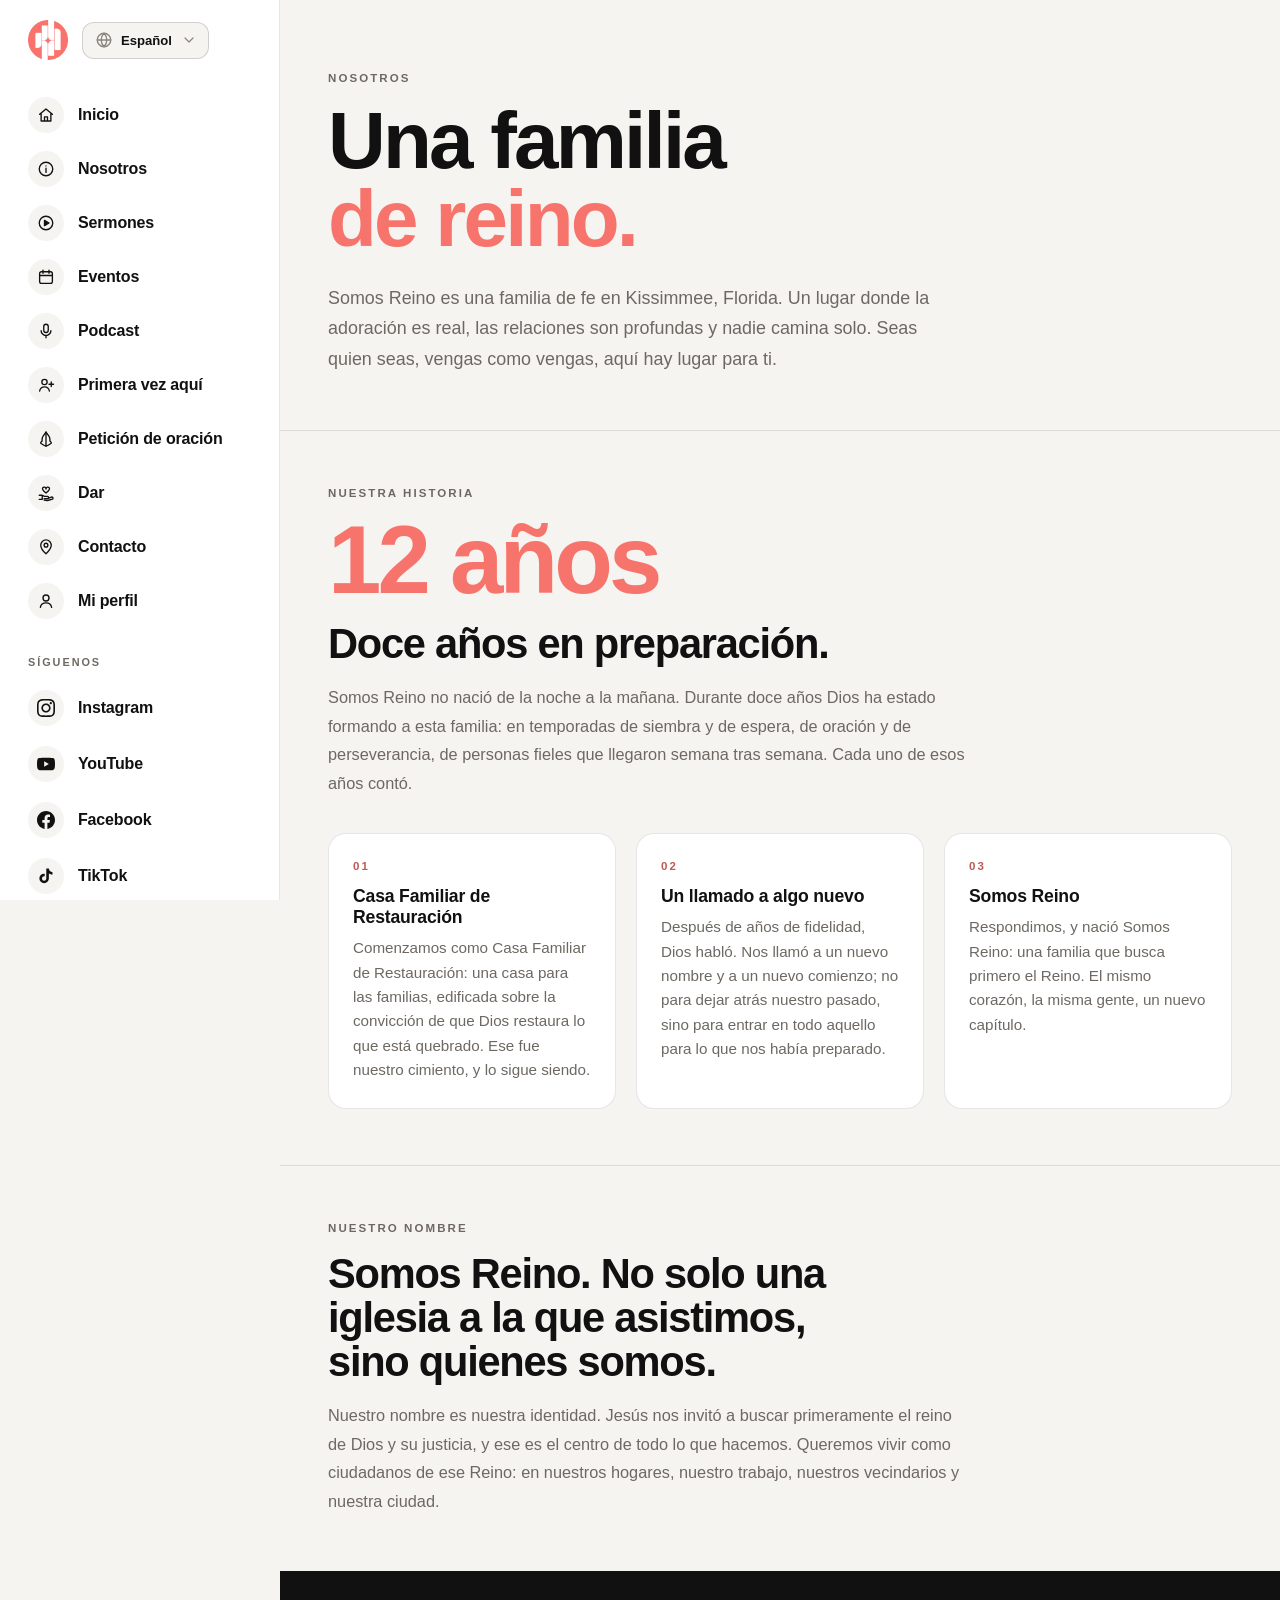
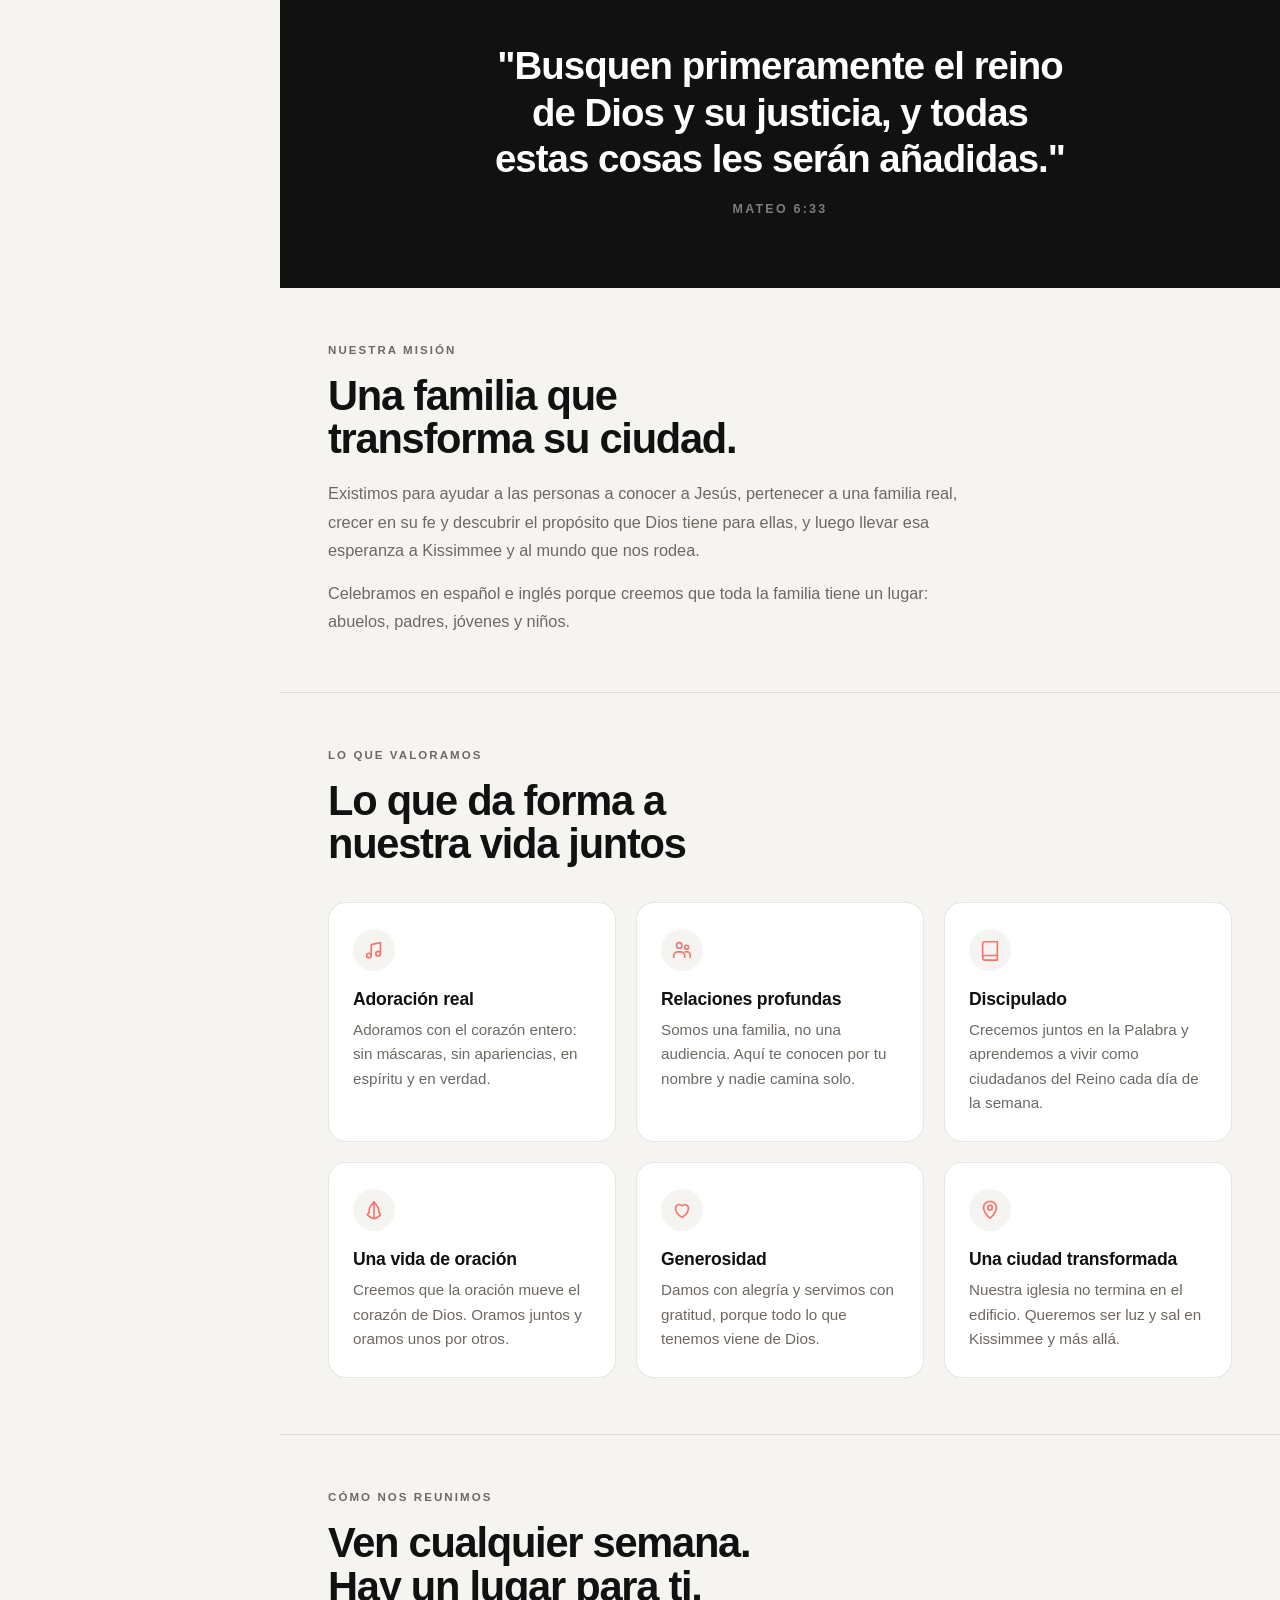
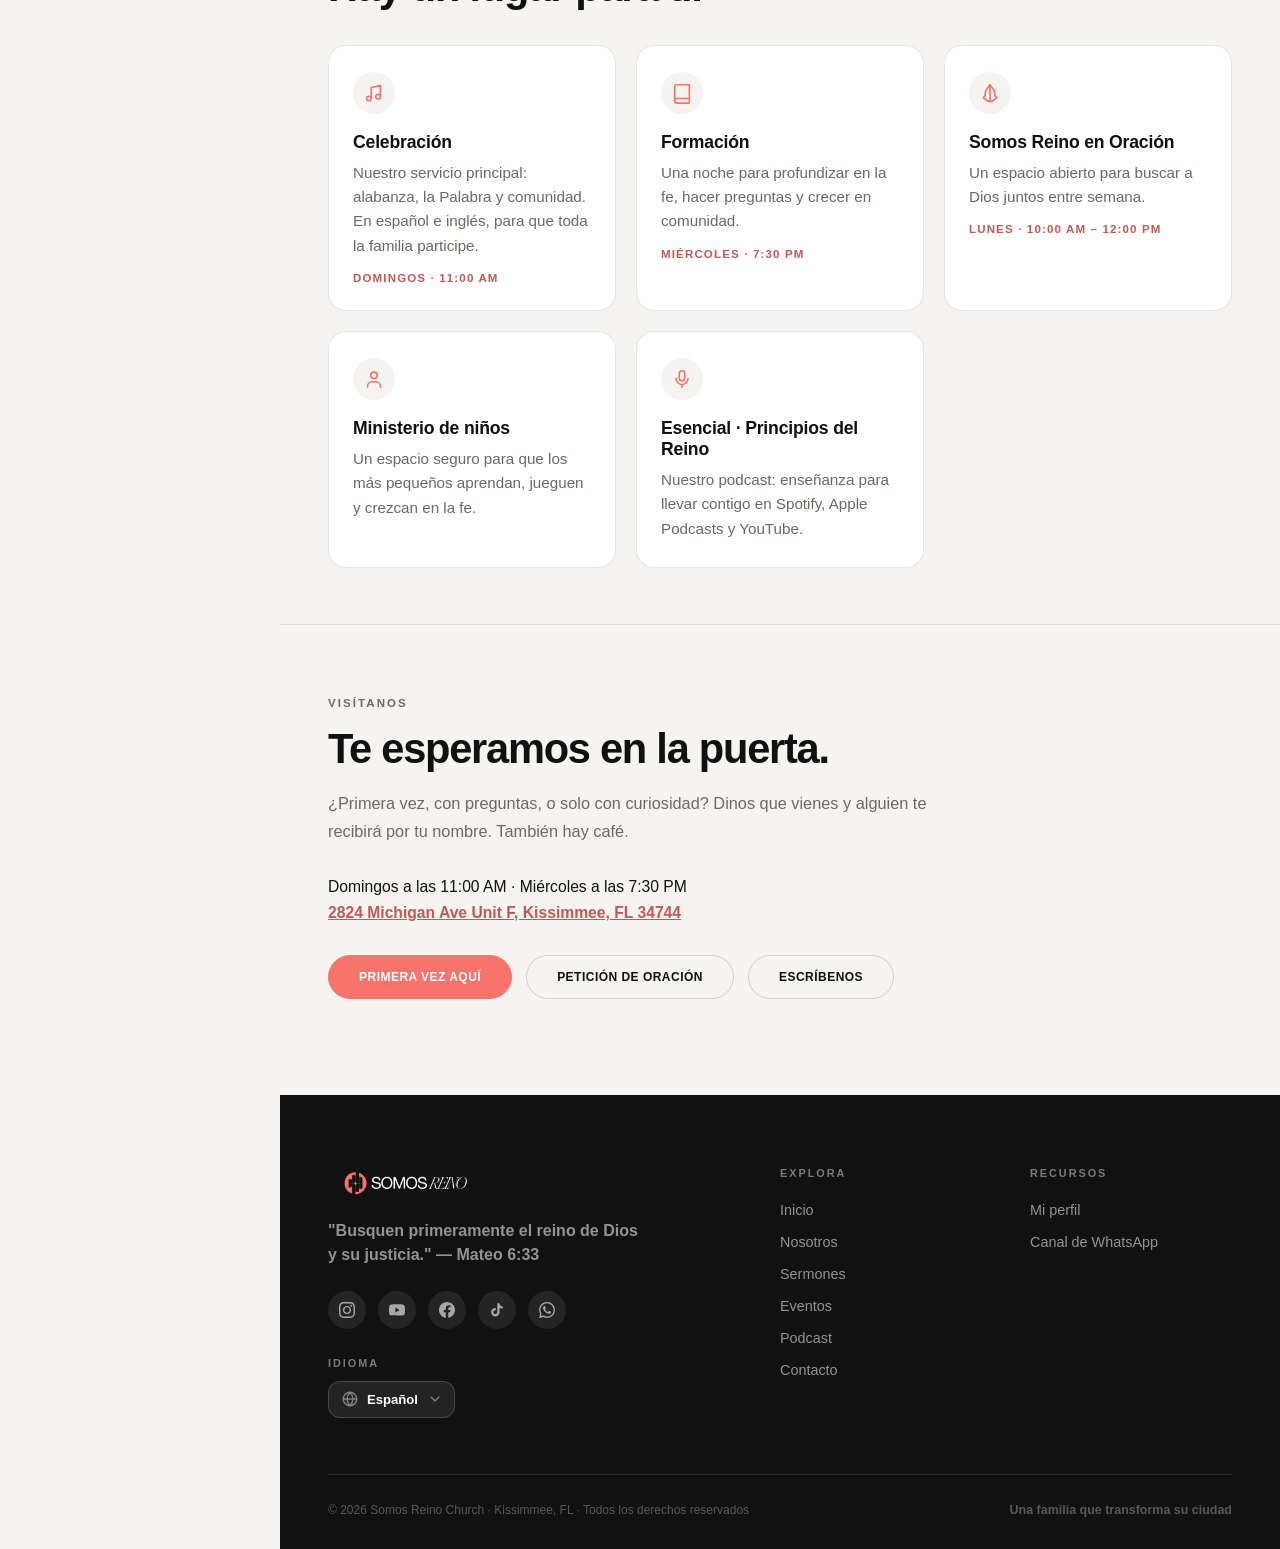
==== commit dca3d26d: "Add Petición de oración to the top nav with a praying-hands icon Adds an Oración tab to the mobile t" ====
--- a/about.html
+++ b/about.html
@@ -3,14 +3,29 @@
 <head>
   <meta charset="UTF-8" />
   <meta name="viewport" content="width=device-width, initial-scale=1.0" />
-  <title>Nosotros — Somos Reino</title>
-  <meta name="description" content="Somos Reino es una familia de fe en Kissimmee, FL: adoración real, relaciones profundas y una ciudad transformada por el Reino de Dios." />
+  <title>Nosotros — Iglesia Somos Reino en Kissimmee, FL</title>
+  <meta name="description" content="Conoce a Somos Reino, una familia de fe bilingüe en Kissimmee, FL: adoración real, relaciones profundas y una ciudad transformada por el Reino de Dios." />
   <link rel="stylesheet" href="/motion.css" />
   <script src="/motion.js"></script>
   <meta name="color-scheme" content="light dark" />
   <meta name="theme-color" content="#FFFFFF" media="(prefers-color-scheme: light)" />
   <meta name="theme-color" content="#181614" media="(prefers-color-scheme: dark)" />
-  <link rel="canonical" href="https://somosreino.org/about.html" />
+  <link rel="canonical" href="https://somosreino.org/about" />
+  <meta property="og:type" content="website" />
+  <meta property="og:site_name" content="Somos Reino Church" />
+  <meta property="og:title" content="Nosotros — Iglesia Somos Reino en Kissimmee, FL" />
+  <meta property="og:description" content="Conoce a Somos Reino, una familia de fe bilingüe en Kissimmee, FL: adoración real, relaciones profundas y una ciudad transformada por el Reino de Dios." />
+  <meta property="og:url" content="https://somosreino.org/about" />
+  <meta property="og:locale" content="es_US" />
+  <meta property="og:locale:alternate" content="en_US" />
+  <meta property="og:image" content="https://somosreino.org/og-image.jpg" />
+  <meta property="og:image:width" content="1200" />
+  <meta property="og:image:height" content="630" />
+  <meta property="og:image:alt" content="Alabanza en Somos Reino" />
+  <meta name="twitter:card" content="summary_large_image" />
+  <meta name="twitter:title" content="Nosotros — Iglesia Somos Reino en Kissimmee, FL" />
+  <meta name="twitter:description" content="Conoce a Somos Reino, una familia de fe bilingüe en Kissimmee, FL: adoración real, relaciones profundas y una ciudad transformada por el Reino de Dios." />
+  <meta name="twitter:image" content="https://somosreino.org/og-image.jpg" />
   <link rel="icon" href="https://somosreino.org/favicon.ico" sizes="any" />
   <link rel="icon" type="image/png" sizes="16x16" href="https://somosreino.org/favicon-16x16.png" />
   <link rel="icon" type="image/png" sizes="32x32" href="https://somosreino.org/favicon-32x32.png" />
@@ -138,10 +153,12 @@
       .nav-links, .nav-btn { display: none; }
       .nav-logo img { width: 36px; height: 36px; }
       .nav-tabs {
-        display: grid; grid-template-columns: repeat(5, minmax(0, 1fr));
+        display: flex; overflow-x: auto; overscroll-behavior-x: contain; -webkit-overflow-scrolling: touch; scroll-snap-type: x proximity; scrollbar-width: none;
         background: var(--surface);
       }
+      .nav-tabs::-webkit-scrollbar { display: none; }
       .nav-tabs a {
+        flex: 0 0 76px; scroll-snap-align: start;
         position: relative;
         display: flex; flex-direction: column; align-items: center; gap: 4px;
         min-height: 56px; padding: 9px 2px 8px;
@@ -484,6 +501,44 @@
       .about-cta { padding: 56px 0 72px; }
     }
   </style>
+  <script type="application/ld+json">
+{
+  "@context": "https://schema.org",
+  "@graph": [
+    {
+      "@type": "AboutPage",
+      "@id": "https://somosreino.org/about#webpage",
+      "url": "https://somosreino.org/about",
+      "name": "Nosotros — Iglesia Somos Reino en Kissimmee, FL",
+      "description": "Conoce a Somos Reino, una familia de fe bilingüe en Kissimmee, FL: adoración real, relaciones profundas y una ciudad transformada por el Reino de Dios.",
+      "inLanguage": "es",
+      "isPartOf": {
+        "@id": "https://somosreino.org/#website"
+      },
+      "about": {
+        "@id": "https://somosreino.org/#church"
+      }
+    },
+    {
+      "@type": "BreadcrumbList",
+      "itemListElement": [
+        {
+          "@type": "ListItem",
+          "position": 1,
+          "name": "Inicio",
+          "item": "https://somosreino.org/"
+        },
+        {
+          "@type": "ListItem",
+          "position": 2,
+          "name": "Nosotros",
+          "item": "https://somosreino.org/about"
+        }
+      ]
+    }
+  ]
+}
+  </script>
 </head>
 
 <body>
@@ -496,23 +551,27 @@
         <a href="https://somosreino.org/" class="nav-logo"><img src="/logo-mark.png" alt="Somos Reino" width="40" height="40" /></a>
       </div>
       <ul class="nav-links">
-        <li><a href="https://somosreino.org/#sermones" data-en="Sermons">Sermones</a></li>
-        <li><a href="https://somosreino.org/events.html" data-en="Events">Eventos</a></li>
+        <li><a href="https://somosreino.org/about" aria-current="page" data-en="About us">Nosotros</a></li>
+        <li><a href="https://somosreino.org/sermons" data-en="Sermons">Sermones</a></li>
+        <li><a href="https://somosreino.org/events" data-en="Events">Eventos</a></li>
         <li><a href="https://somosreino.org/#esencial">Podcast</a></li>
+        <li><a href="https://somosreino.org/prayer" data-en="Prayer request">Petición de oración</a></li>
         <li><a href="https://somosreino.org/#contacto" data-en="Contact">Contacto</a></li>
       </ul>
       <div class="nav-right">
-        <a href="https://somosreino.org/give.html" class="nav-btn" data-en="Give">Dar</a>
+        <a href="https://somosreino.org/give" class="nav-btn" data-en="Give">Dar</a>
         <a href="https://somosreino.churchtrac.com/sign-in" class="nav-profile" target="_blank" rel="noopener" aria-label="Mi perfil" data-en-label="My profile"><svg viewBox="0 0 24 24" fill="none" stroke="currentColor" stroke-width="1.8" stroke-linecap="round" stroke-linejoin="round" aria-hidden="true"><circle cx="12" cy="8" r="4"/><path d="M4.5 20.5c.6-3.7 3.7-6 7.5-6s6.9 2.3 7.5 6"/></svg></a>
       </div>
     </div>
     <!-- Mobile tab bar — same as the home page -->
     <div class="nav-tabs" role="navigation" aria-label="Secciones" data-en-label="Sections">
       <a href="https://somosreino.org/"><svg viewBox="0 0 24 24" fill="none" stroke="currentColor" stroke-width="1.8" stroke-linecap="round" stroke-linejoin="round" aria-hidden="true"><path d="M3.5 11 12 4l8.5 7M5.5 9.5V20h13V9.5M10 20v-5.5h4V20"/></svg><span data-en="Home">Inicio</span></a>
-      <a href="https://somosreino.org/#sermones"><svg viewBox="0 0 24 24" fill="none" stroke="currentColor" stroke-width="1.8" stroke-linecap="round" stroke-linejoin="round" aria-hidden="true"><circle cx="12" cy="12" r="9"/><path d="M10 8.5v7l6-3.5-6-3.5Z" fill="currentColor"/></svg><span data-en="Sermons">Sermones</span></a>
-      <a href="https://somosreino.org/events.html"><svg viewBox="0 0 24 24" fill="none" stroke="currentColor" stroke-width="1.8" stroke-linecap="round" stroke-linejoin="round" aria-hidden="true"><rect x="3.5" y="5" width="17" height="15.5" rx="2.5"/><path d="M3.5 10h17M8 3v4M16 3v4"/></svg><span data-en="Events">Eventos</span></a>
+      <a href="https://somosreino.org/about" aria-current="true"><svg viewBox="0 0 24 24" fill="none" stroke="currentColor" stroke-width="1.8" stroke-linecap="round" stroke-linejoin="round" aria-hidden="true"><circle cx="12" cy="12" r="9"/><path d="M12 11v5.5M12 7.8v.1"/></svg><span data-en="About us">Nosotros</span></a>
+      <a href="https://somosreino.org/sermons"><svg viewBox="0 0 24 24" fill="none" stroke="currentColor" stroke-width="1.8" stroke-linecap="round" stroke-linejoin="round" aria-hidden="true"><circle cx="12" cy="12" r="9"/><path d="M10 8.5v7l6-3.5-6-3.5Z" fill="currentColor"/></svg><span data-en="Sermons">Sermones</span></a>
+      <a href="https://somosreino.org/events"><svg viewBox="0 0 24 24" fill="none" stroke="currentColor" stroke-width="1.8" stroke-linecap="round" stroke-linejoin="round" aria-hidden="true"><rect x="3.5" y="5" width="17" height="15.5" rx="2.5"/><path d="M3.5 10h17M8 3v4M16 3v4"/></svg><span data-en="Events">Eventos</span></a>
       <a href="https://somosreino.org/#esencial"><svg viewBox="0 0 24 24" fill="none" stroke="currentColor" stroke-width="1.8" stroke-linecap="round" stroke-linejoin="round" aria-hidden="true"><rect x="9" y="3" width="6" height="11" rx="3"/><path d="M5.5 11.5a6.5 6.5 0 0 0 13 0M12 18v3"/></svg><span>Podcast</span></a>
-      <a href="https://somosreino.org/give.html"><svg viewBox="0 0 24 24" fill="none" stroke="currentColor" stroke-width="1.8" stroke-linecap="round" stroke-linejoin="round" aria-hidden="true"><path d="M12 9.6C12 7.3 9 6.2 7.6 8.2 6.3 10 7.7 11.6 12 15c4.3-3.4 5.7-5 4.4-6.8C15 6.2 12 7.3 12 9.6Z" transform="translate(0 -3)"/><path d="M3 15h4l3 1.5h4a1.5 1.5 0 0 1 0 3H9.5M7 15v5.5H3M14 19.5l5-2a1.6 1.6 0 0 1 1.7 2.7L14 22l-4.5-.5"/></svg><span data-en="Give">Dar</span></a>
+      <a href="https://somosreino.org/prayer"><svg viewBox="0 0 24 24" fill="none" stroke="currentColor" stroke-width="1.8" stroke-linecap="round" stroke-linejoin="round" aria-hidden="true"><path d="M12 3 8.6 7.6C7.4 9.2 6.8 10.4 6.8 12.2v2.4l-1.5 1.6c-.5.6-.4 1.4.2 1.8l3.6 2.4c1.1.7 1.9.9 2.9.9"/><path d="M12 3l3.4 4.6c1.2 1.6 1.8 2.8 1.8 4.6v2.4l1.5 1.6c.5.6.4 1.4-.2 1.8l-3.6 2.4c-1.1.7-1.9.9-2.9.9"/><path d="M12 3v18"/></svg><span data-en="Prayer">Oración</span></a>
+      <a href="https://somosreino.org/give"><svg viewBox="0 0 24 24" fill="none" stroke="currentColor" stroke-width="1.8" stroke-linecap="round" stroke-linejoin="round" aria-hidden="true"><path d="M12 9.6C12 7.3 9 6.2 7.6 8.2 6.3 10 7.7 11.6 12 15c4.3-3.4 5.7-5 4.4-6.8C15 6.2 12 7.3 12 9.6Z" transform="translate(0 -3)"/><path d="M3 15h4l3 1.5h4a1.5 1.5 0 0 1 0 3H9.5M7 15v5.5H3M14 19.5l5-2a1.6 1.6 0 0 1 1.7 2.7L14 22l-4.5-.5"/></svg><span data-en="Give">Dar</span></a>
     </div>
   </header>
 
@@ -530,13 +589,13 @@
     </div>
     <ul class="menu-links">
       <li><a href="https://somosreino.org/"><span class="ico"><svg aria-hidden="true" viewBox="0 0 24 24" fill="none" stroke="currentColor" stroke-width="1.8" stroke-linecap="round" stroke-linejoin="round"><path d="M3.5 11 12 4l8.5 7M5.5 9.5V20h13V9.5M10 20v-5.5h4V20"/></svg></span><span data-en="Home">Inicio</span></a></li>
-      <li><a href="https://somosreino.org/about.html" aria-current="page"><span class="ico"><svg aria-hidden="true" viewBox="0 0 24 24" fill="none" stroke="currentColor" stroke-width="1.8" stroke-linecap="round" stroke-linejoin="round"><circle cx="12" cy="12" r="9"/><path d="M12 11v5.5M12 7.8v.1"/></svg></span><span data-en="About us">Nosotros</span></a></li>
-      <li><a href="https://somosreino.org/sermons.html"><span class="ico"><svg aria-hidden="true" viewBox="0 0 24 24" fill="none" stroke="currentColor" stroke-width="1.8" stroke-linecap="round" stroke-linejoin="round"><circle cx="12" cy="12" r="9"/><path d="M10 8.5v7l6-3.5-6-3.5Z" fill="currentColor"/></svg></span><span data-en="Sermons">Sermones</span></a></li>
-      <li><a href="https://somosreino.org/events.html"><span class="ico"><svg aria-hidden="true" viewBox="0 0 24 24" fill="none" stroke="currentColor" stroke-width="1.8" stroke-linecap="round" stroke-linejoin="round"><rect x="3.5" y="5" width="17" height="15.5" rx="2.5"/><path d="M3.5 10h17M8 3v4M16 3v4"/></svg></span><span data-en="Events">Eventos</span></a></li>
+      <li><a href="https://somosreino.org/about" aria-current="page"><span class="ico"><svg aria-hidden="true" viewBox="0 0 24 24" fill="none" stroke="currentColor" stroke-width="1.8" stroke-linecap="round" stroke-linejoin="round"><circle cx="12" cy="12" r="9"/><path d="M12 11v5.5M12 7.8v.1"/></svg></span><span data-en="About us">Nosotros</span></a></li>
+      <li><a href="https://somosreino.org/sermons"><span class="ico"><svg aria-hidden="true" viewBox="0 0 24 24" fill="none" stroke="currentColor" stroke-width="1.8" stroke-linecap="round" stroke-linejoin="round"><circle cx="12" cy="12" r="9"/><path d="M10 8.5v7l6-3.5-6-3.5Z" fill="currentColor"/></svg></span><span data-en="Sermons">Sermones</span></a></li>
+      <li><a href="https://somosreino.org/events"><span class="ico"><svg aria-hidden="true" viewBox="0 0 24 24" fill="none" stroke="currentColor" stroke-width="1.8" stroke-linecap="round" stroke-linejoin="round"><rect x="3.5" y="5" width="17" height="15.5" rx="2.5"/><path d="M3.5 10h17M8 3v4M16 3v4"/></svg></span><span data-en="Events">Eventos</span></a></li>
       <li><a href="https://somosreino.org/#esencial"><span class="ico"><svg aria-hidden="true" viewBox="0 0 24 24" fill="none" stroke="currentColor" stroke-width="1.8" stroke-linecap="round" stroke-linejoin="round"><rect x="9" y="3" width="6" height="11" rx="3"/><path d="M5.5 11.5a6.5 6.5 0 0 0 13 0M12 18v3"/></svg></span><span>Podcast</span></a></li>
-      <li><a href="https://somosreino.org/welcome.html"><span class="ico"><svg aria-hidden="true" viewBox="0 0 24 24" fill="none" stroke="currentColor" stroke-width="1.8" stroke-linecap="round" stroke-linejoin="round"><circle cx="10" cy="8" r="3.5"/><path d="M3.5 20c.6-3.4 3.2-5.5 6.5-5.5s5.9 2.1 6.5 5.5M19 8v6M16 11h6"/></svg></span><span data-en="New Here">Primera vez aquí</span></a></li>
-      <li><a href="https://somosreino.org/prayer.html"><span class="ico"><svg aria-hidden="true" viewBox="0 0 24 24" fill="none" stroke="currentColor" stroke-width="1.8" stroke-linecap="round" stroke-linejoin="round"><path d="M20.5 11.5a8 8 0 0 1-11.8 7L3.5 20l1.5-4.6A8 8 0 1 1 20.5 11.5Z"/></svg></span><span data-en="Prayer request">Petición de oración</span></a></li>
-      <li><a href="https://somosreino.org/give.html"><span class="ico"><svg aria-hidden="true" viewBox="0 0 24 24" fill="none" stroke="currentColor" stroke-width="1.8" stroke-linecap="round" stroke-linejoin="round"><path d="M12 9.6C12 7.3 9 6.2 7.6 8.2 6.3 10 7.7 11.6 12 15c4.3-3.4 5.7-5 4.4-6.8C15 6.2 12 7.3 12 9.6Z" transform="translate(0 -3)"/><path d="M3 15h4l3 1.5h4a1.5 1.5 0 0 1 0 3H9.5M7 15v5.5H3M14 19.5l5-2a1.6 1.6 0 0 1 1.7 2.7L14 22l-4.5-.5"/></svg></span><span data-en="Give">Dar</span></a></li>
+      <li><a href="https://somosreino.org/welcome"><span class="ico"><svg aria-hidden="true" viewBox="0 0 24 24" fill="none" stroke="currentColor" stroke-width="1.8" stroke-linecap="round" stroke-linejoin="round"><circle cx="10" cy="8" r="3.5"/><path d="M3.5 20c.6-3.4 3.2-5.5 6.5-5.5s5.9 2.1 6.5 5.5M19 8v6M16 11h6"/></svg></span><span data-en="New Here">Primera vez aquí</span></a></li>
+      <li><a href="https://somosreino.org/prayer"><span class="ico"><svg aria-hidden="true" viewBox="0 0 24 24" fill="none" stroke="currentColor" stroke-width="1.8" stroke-linecap="round" stroke-linejoin="round"><path d="M12 3 8.6 7.6C7.4 9.2 6.8 10.4 6.8 12.2v2.4l-1.5 1.6c-.5.6-.4 1.4.2 1.8l3.6 2.4c1.1.7 1.9.9 2.9.9"/><path d="M12 3l3.4 4.6c1.2 1.6 1.8 2.8 1.8 4.6v2.4l1.5 1.6c.5.6.4 1.4-.2 1.8l-3.6 2.4c-1.1.7-1.9.9-2.9.9"/><path d="M12 3v18"/></svg></span><span data-en="Prayer request">Petición de oración</span></a></li>
+      <li><a href="https://somosreino.org/give"><span class="ico"><svg aria-hidden="true" viewBox="0 0 24 24" fill="none" stroke="currentColor" stroke-width="1.8" stroke-linecap="round" stroke-linejoin="round"><path d="M12 9.6C12 7.3 9 6.2 7.6 8.2 6.3 10 7.7 11.6 12 15c4.3-3.4 5.7-5 4.4-6.8C15 6.2 12 7.3 12 9.6Z" transform="translate(0 -3)"/><path d="M3 15h4l3 1.5h4a1.5 1.5 0 0 1 0 3H9.5M7 15v5.5H3M14 19.5l5-2a1.6 1.6 0 0 1 1.7 2.7L14 22l-4.5-.5"/></svg></span><span data-en="Give">Dar</span></a></li>
       <li><a href="https://somosreino.org/#contacto"><span class="ico"><svg aria-hidden="true" viewBox="0 0 24 24" fill="none" stroke="currentColor" stroke-width="1.8" stroke-linecap="round" stroke-linejoin="round"><path d="M12 21s7-6.2 7-11.5A7 7 0 0 0 5 9.5C5 14.8 12 21 12 21Z"/><circle cx="12" cy="9.5" r="2.5"/></svg></span><span data-en="Contact">Contacto</span></a></li>
       <li><a href="https://somosreino.churchtrac.com/sign-in" target="_blank" rel="noopener"><span class="ico"><svg aria-hidden="true" viewBox="0 0 24 24" fill="none" stroke="currentColor" stroke-width="1.8" stroke-linecap="round" stroke-linejoin="round"><circle cx="12" cy="8" r="4"/><path d="M4.5 20.5c.6-3.7 3.7-6 7.5-6s6.9 2.3 7.5 6"/></svg></span><span data-en="My profile">Mi perfil</span></a></li>
     </ul>
@@ -551,7 +610,7 @@
       </ul>
     </div>
     <div class="menu-settings">
-      <a href="/settings.html"><span class="ico"><svg aria-hidden="true" viewBox="0 0 24 24" fill="none" stroke="currentColor" stroke-width="1.8" stroke-linecap="round" stroke-linejoin="round"><circle cx="12" cy="12" r="3"/><path d="M19.4 15a1.7 1.7 0 0 0 .3 1.9l.1.1a2 2 0 1 1-2.8 2.8l-.1-.1a1.7 1.7 0 0 0-1.9-.3 1.7 1.7 0 0 0-1 1.5V21a2 2 0 1 1-4 0v-.1a1.7 1.7 0 0 0-1.1-1.5 1.7 1.7 0 0 0-1.9.3l-.1.1a2 2 0 1 1-2.8-2.8l.1-.1a1.7 1.7 0 0 0 .3-1.9 1.7 1.7 0 0 0-1.5-1H3a2 2 0 1 1 0-4h.1a1.7 1.7 0 0 0 1.5-1.1 1.7 1.7 0 0 0-.3-1.9l-.1-.1a2 2 0 1 1 2.8-2.8l.1.1a1.7 1.7 0 0 0 1.9.3H9a1.7 1.7 0 0 0 1-1.5V3a2 2 0 1 1 4 0v.1a1.7 1.7 0 0 0 1 1.5 1.7 1.7 0 0 0 1.9-.3l.1-.1a2 2 0 1 1 2.8 2.8l-.1.1a1.7 1.7 0 0 0-.3 1.9V9a1.7 1.7 0 0 0 1.5 1H21a2 2 0 1 1 0 4h-.1a1.7 1.7 0 0 0-1.5 1Z"/></svg></span><span data-en="Settings">Ajustes</span></a>
+      <a href="/settings"><span class="ico"><svg aria-hidden="true" viewBox="0 0 24 24" fill="none" stroke="currentColor" stroke-width="1.8" stroke-linecap="round" stroke-linejoin="round"><circle cx="12" cy="12" r="3"/><path d="M19.4 15a1.7 1.7 0 0 0 .3 1.9l.1.1a2 2 0 1 1-2.8 2.8l-.1-.1a1.7 1.7 0 0 0-1.9-.3 1.7 1.7 0 0 0-1 1.5V21a2 2 0 1 1-4 0v-.1a1.7 1.7 0 0 0-1.1-1.5 1.7 1.7 0 0 0-1.9.3l-.1.1a2 2 0 1 1-2.8-2.8l.1-.1a1.7 1.7 0 0 0 .3-1.9 1.7 1.7 0 0 0-1.5-1H3a2 2 0 1 1 0-4h.1a1.7 1.7 0 0 0 1.5-1.1 1.7 1.7 0 0 0-.3-1.9l-.1-.1a2 2 0 1 1 2.8-2.8l.1.1a1.7 1.7 0 0 0 1.9.3H9a1.7 1.7 0 0 0 1-1.5V3a2 2 0 1 1 4 0v.1a1.7 1.7 0 0 0 1 1.5 1.7 1.7 0 0 0 1.9-.3l.1-.1a2 2 0 1 1 2.8 2.8l-.1.1a1.7 1.7 0 0 0-.3 1.9V9a1.7 1.7 0 0 0 1.5 1H21a2 2 0 1 1 0 4h-.1a1.7 1.7 0 0 0-1.5 1Z"/></svg></span><span data-en="Settings">Ajustes</span></a>
     </div>
   </aside>
 
@@ -633,7 +692,7 @@
             <p data-en="We grow together in the Word and learn to live as citizens of the Kingdom every day of the week.">Crecemos juntos en la Palabra y aprendemos a vivir como ciudadanos del Reino cada día de la semana.</p>
           </div>
           <div class="about-card">
-            <span class="ico"><svg aria-hidden="true" viewBox="0 0 24 24" fill="none" stroke="currentColor" stroke-width="1.8" stroke-linecap="round" stroke-linejoin="round"><path d="M20.5 11.5a8 8 0 0 1-11.8 7L3.5 20l1.5-4.6A8 8 0 1 1 20.5 11.5Z"/></svg></span>
+            <span class="ico"><svg aria-hidden="true" viewBox="0 0 24 24" fill="none" stroke="currentColor" stroke-width="1.8" stroke-linecap="round" stroke-linejoin="round"><path d="M12 3 8.6 7.6C7.4 9.2 6.8 10.4 6.8 12.2v2.4l-1.5 1.6c-.5.6-.4 1.4.2 1.8l3.6 2.4c1.1.7 1.9.9 2.9.9"/><path d="M12 3l3.4 4.6c1.2 1.6 1.8 2.8 1.8 4.6v2.4l1.5 1.6c.5.6.4 1.4-.2 1.8l-3.6 2.4c-1.1.7-1.9.9-2.9.9"/><path d="M12 3v18"/></svg></span>
             <h3 data-en="A life of prayer">Una vida de oración</h3>
             <p data-en="We believe prayer moves the heart of God. We pray together and we pray for one another.">Creemos que la oración mueve el corazón de Dios. Oramos juntos y oramos unos por otros.</p>
           </div>
@@ -669,7 +728,7 @@
             <span class="when" data-en="Wednesdays · 7:30 PM">Miércoles · 7:30 PM</span>
           </div>
           <div class="about-card">
-            <span class="ico"><svg aria-hidden="true" viewBox="0 0 24 24" fill="none" stroke="currentColor" stroke-width="1.8" stroke-linecap="round" stroke-linejoin="round"><path d="M20.5 11.5a8 8 0 0 1-11.8 7L3.5 20l1.5-4.6A8 8 0 1 1 20.5 11.5Z"/></svg></span>
+            <span class="ico"><svg aria-hidden="true" viewBox="0 0 24 24" fill="none" stroke="currentColor" stroke-width="1.8" stroke-linecap="round" stroke-linejoin="round"><path d="M12 3 8.6 7.6C7.4 9.2 6.8 10.4 6.8 12.2v2.4l-1.5 1.6c-.5.6-.4 1.4.2 1.8l3.6 2.4c1.1.7 1.9.9 2.9.9"/><path d="M12 3l3.4 4.6c1.2 1.6 1.8 2.8 1.8 4.6v2.4l1.5 1.6c.5.6.4 1.4-.2 1.8l-3.6 2.4c-1.1.7-1.9.9-2.9.9"/><path d="M12 3v18"/></svg></span>
             <h3 data-en="Somos Reino in Prayer">Somos Reino en Oración</h3>
             <p data-en="An open space to seek God together during the week.">Un espacio abierto para buscar a Dios juntos entre semana.</p>
             <span class="when" data-en="Mondays · 10:00 AM – 12:00 PM">Lunes · 10:00 AM – 12:00 PM</span>
@@ -696,8 +755,8 @@
           <p class="about-where"><span data-en="Sundays at 11:00 AM · Wednesdays at 7:30 PM">Domingos a las 11:00 AM · Miércoles a las 7:30 PM</span><br>
             <a href="https://www.google.com/maps/search/?api=1&amp;query=2824+Michigan+Ave+Unit+F+Kissimmee+FL+34744" target="_blank" rel="noopener">2824 Michigan Ave Unit F, Kissimmee, FL 34744</a></p>
           <div class="actions">
-            <a class="btn btn-solid" href="/welcome.html" data-en="I’m new here">Primera vez aquí</a>
-            <a class="btn btn-line" href="/prayer.html" data-en="Prayer request">Petición de oración</a>
+            <a class="btn btn-solid" href="/welcome" data-en="I’m new here">Primera vez aquí</a>
+            <a class="btn btn-line" href="/prayer" data-en="Prayer request">Petición de oración</a>
             <a class="btn btn-line" href="mailto:hola@somosreino.org" data-en="Email us">Escríbenos</a>
           </div>
         </div>
@@ -730,9 +789,9 @@
           <span class="footer-col-title" data-en="Explore">Explora</span>
           <ul class="footer-links">
             <li><a href="https://somosreino.org/" data-en="Home">Inicio</a></li>
-            <li><a href="https://somosreino.org/about.html" data-en="About us">Nosotros</a></li>
-            <li><a href="https://somosreino.org/#sermones" data-en="Sermons">Sermones</a></li>
-            <li><a href="https://somosreino.org/events.html" data-en="Events">Eventos</a></li>
+            <li><a href="https://somosreino.org/about" data-en="About us">Nosotros</a></li>
+            <li><a href="https://somosreino.org/sermons" data-en="Sermons">Sermones</a></li>
+            <li><a href="https://somosreino.org/events" data-en="Events">Eventos</a></li>
             <li><a href="https://somosreino.org/#esencial">Podcast</a></li>
             <li><a href="https://somosreino.org/#contacto" data-en="Contact">Contacto</a></li>
           </ul>
